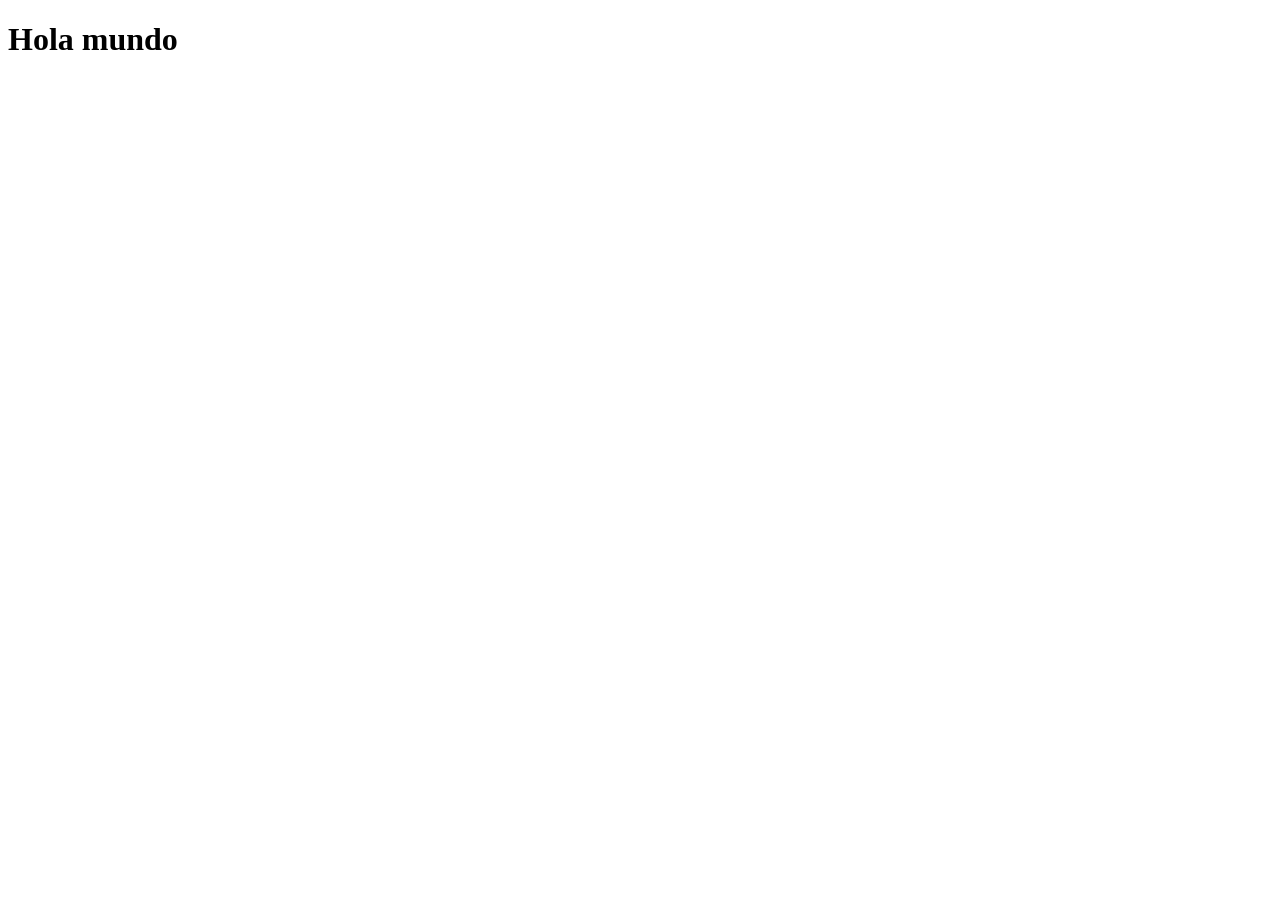
==== index.html @ c89a68a8 "Configurando" ====
<!DOCTYPE html>
<html lang="en">

<head>
    <meta charset="UTF-8">
    <meta name="viewport" content="width=device-width, initial-scale=1.0">
    <title>Document</title>
</head>

<body>
    <h1>Hola mundo</h1>
</body>

</html>
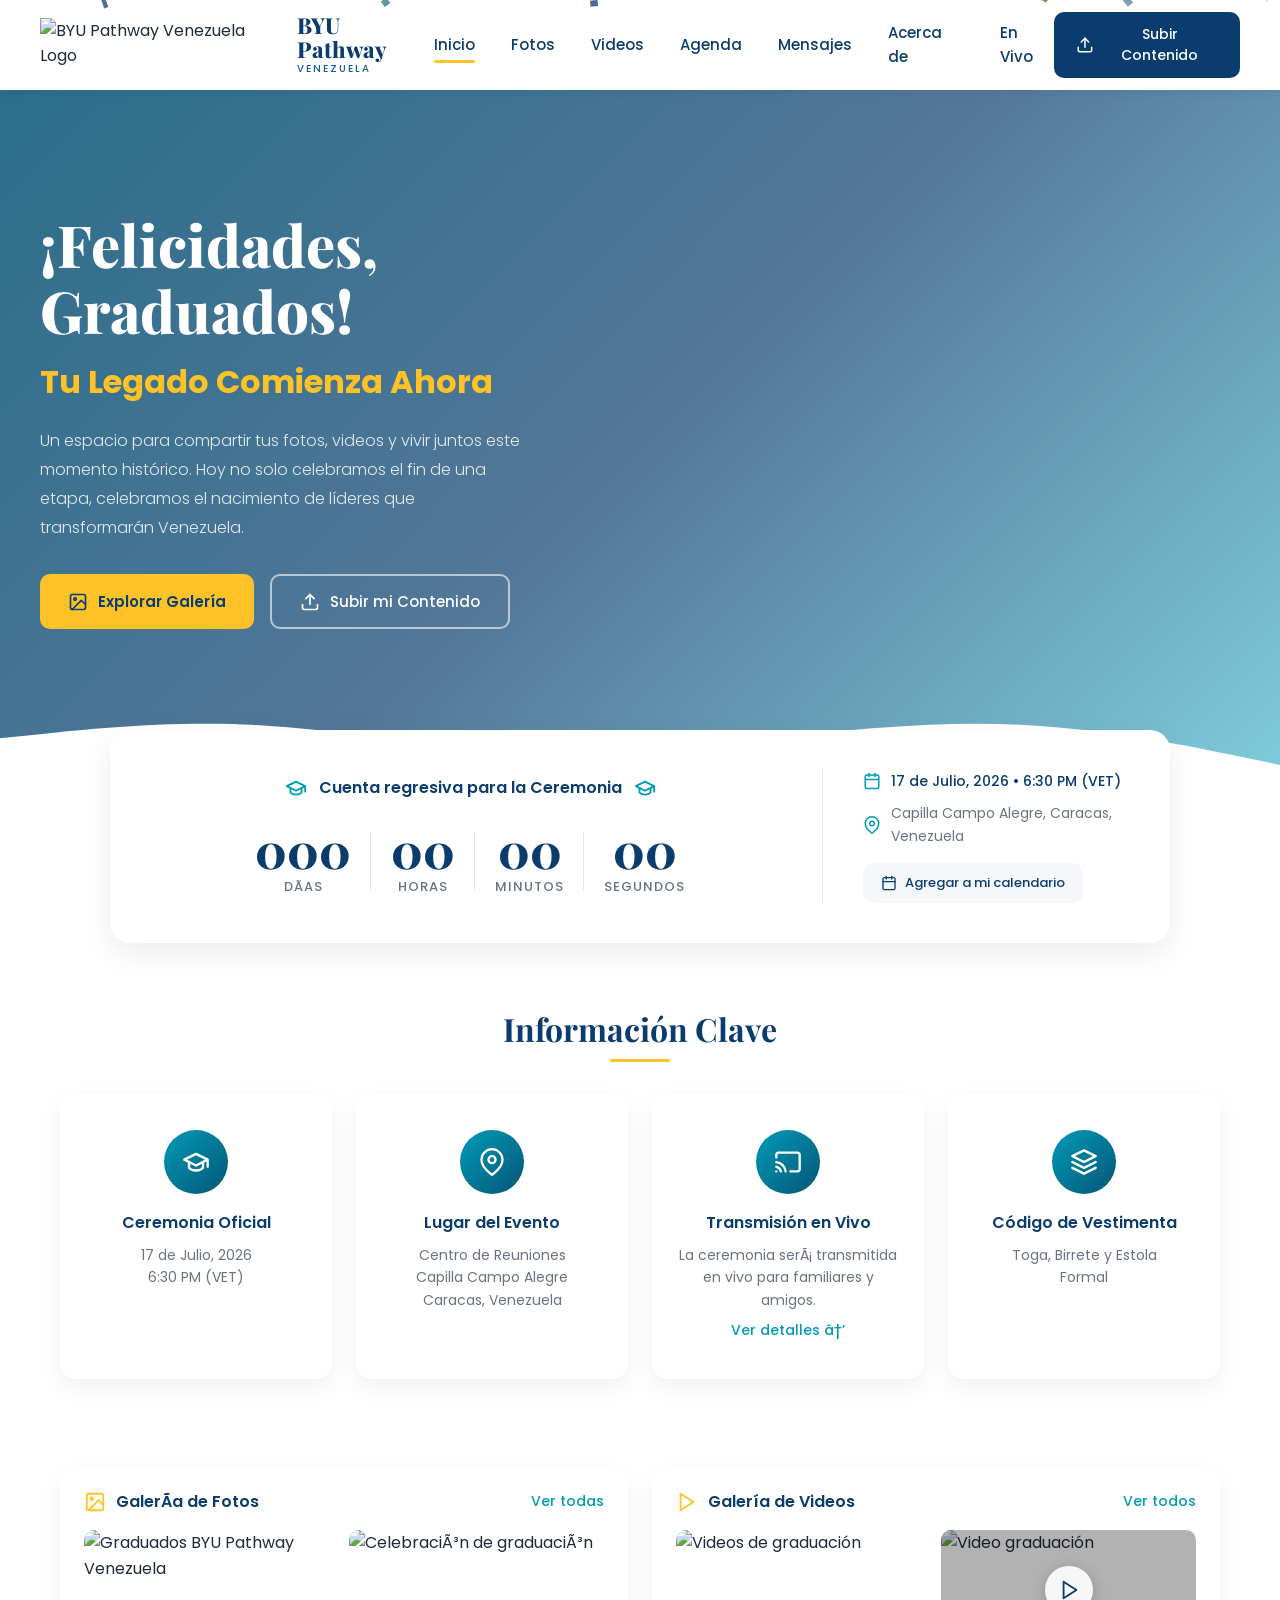
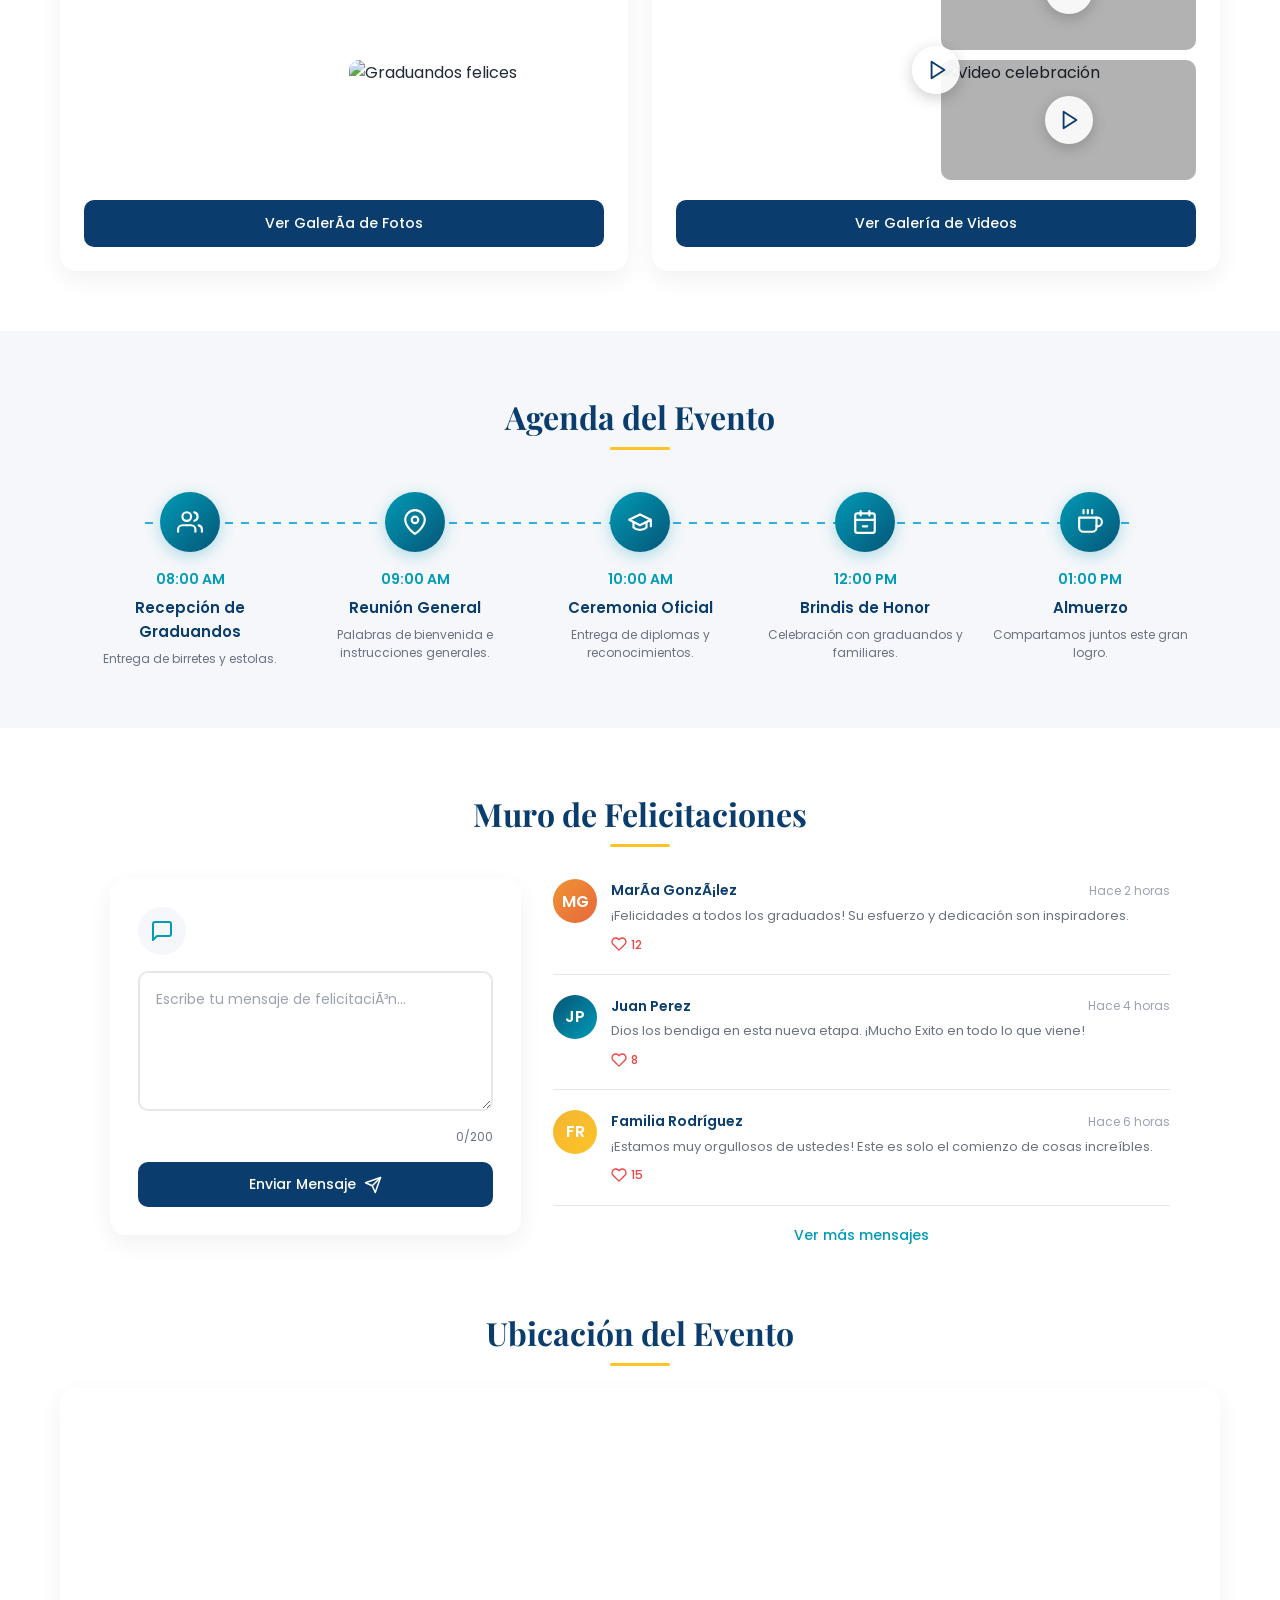
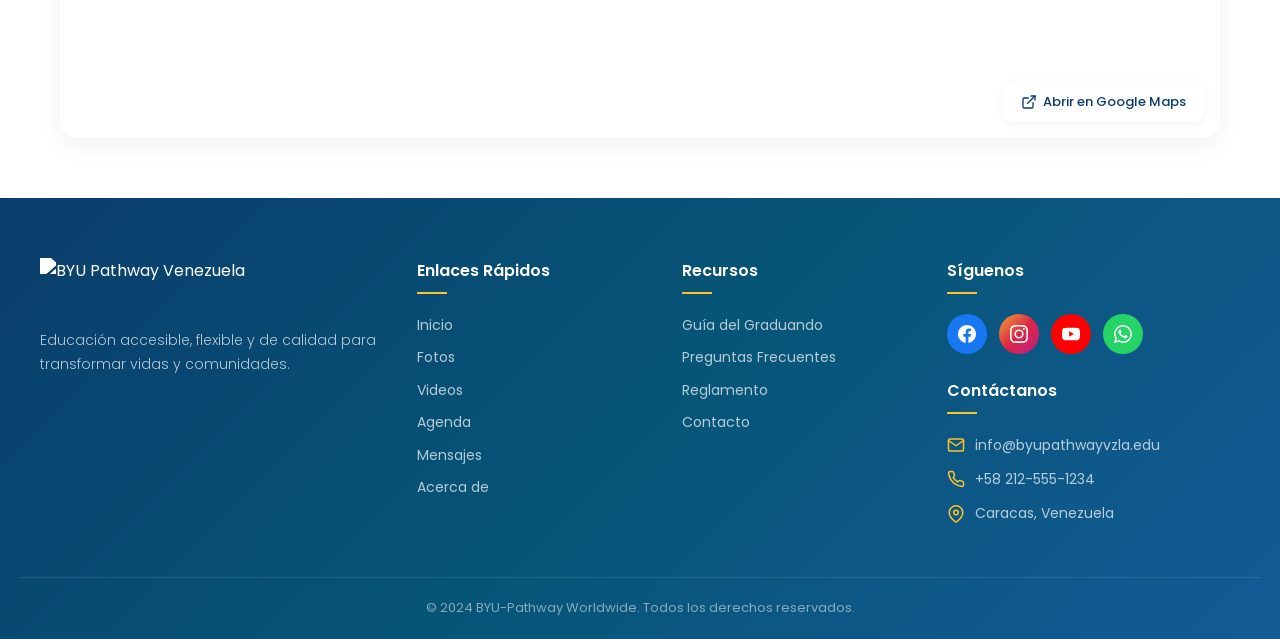
==== commit e7b46e80: "Primer codigo Index.html" ====
--- a/index.html
+++ b/index.html
@@ -1,14 +1,661 @@
-<!DOCTYPE html>
-<html lang="en">
+﻿<!DOCTYPE html>
+<html lang="es">
 
 <head>
     <meta charset="UTF-8">
     <meta name="viewport" content="width=device-width, initial-scale=1.0">
-    <title>Document</title>
+    <title>BYU Pathway Venezuela - Ceremonia de GraduaciÃ³n 2026</title>
+    <link rel="icon" type="image/png"
+        href="https://image.qwenlm.ai/public_source/a85a12c5-9bc8-464e-b3b9-e0706b7b3375/1ebd44c82-5aa2-447b-991b-e279f73f6a99.png">
+    <link rel="preconnect" href="https://fonts.googleapis.com">
+    <link rel="preconnect" href="https://fonts.gstatic.com" crossorigin>
+    <link
+        href="https://fonts.googleapis.com/css2?family=Playfair+Display:wght@400;600;700;800&family=Poppins:wght@300;400;500;600;700&family=Roboto+Slab:wght@400;500;600;700&display=swap"
+        rel="stylesheet">
+    <link rel="stylesheet" href="styles/estilos.css">
 </head>
 
 <body>
-    <h1>Hola mundo</h1>
+
+    <!-- PRELOADER -->
+    <div class="preloader" id="preloader">
+        <div class="preloader-cap">
+            <svg viewBox="0 0 120 120" fill="none" xmlns="http://www.w3.org/2000/svg">
+                <path d="M60 15L15 35L60 55L105 35L60 15Z" fill="#0A3D6D" stroke="#0A3D6D" stroke-width="2" />
+                <path d="M25 40L60 58L95 40L95 75C95 85 80 95 60 100C40 95 25 85 25 75V40Z" fill="#065577" />
+                <rect x="55" y="35" width="10" height="12" rx="2" fill="#ffc328" />
+                <path d="M65 47L65 90" stroke="#ffc328" stroke-width="3" />
+                <circle cx="65" cy="92" r="6" fill="#ffc328" />
+                <path d="M60 45L60 60" stroke="#F2B632" stroke-width="4" stroke-linecap="round" />
+                <path d="M60 60C60 70 55 80 50 85" stroke="#F2B632" stroke-width="4" stroke-linecap="round" />
+            </svg>
+        </div>
+        <div class="preloader-text">Cargando</div>
+        <div class="preloader-dots">
+            <div class="preloader-dot"></div>
+            <div class="preloader-dot"></div>
+            <div class="preloader-dot"></div>
+        </div>
+    </div>
+
+    <!-- CONFETTI CANVAS -->
+    <canvas id="confettiCanvas"></canvas>
+
+    <!-- HEADER -->
+    <header class="header" id="header">
+        <div class="header-inner">
+            <a href="index.html" class="header-logo">
+                <img src="https://image.qwenlm.ai/public_source/a85a12c5-9bc8-464e-b3b9-e0706b7b3375/1ebd44c82-5aa2-447b-991b-e279f73f6a99.png"
+                    alt="BYU Pathway Venezuela Logo">
+                <div class="header-logo-text">
+                    <span>BYU Pathway</span>
+                    <span>Venezuela</span>
+                </div>
+            </a>
+            <nav class="header-nav" id="headerNav">
+                <a href="index.html" class="active">Inicio</a>
+                <a href="fotos.html">Fotos</a>
+                <a href="videos.html">Videos</a>
+                <a href="agenda.html">Agenda</a>
+                <a href="mensajes.html">Mensajes</a>
+                <a href="info.html">Acerca de</a>
+                <a href="#" class="live-link">En Vivo</a>
+            </nav>
+            <button class="header-cta" id="headerCta">
+                <svg viewBox="0 0 24 24" fill="none" stroke="currentColor" stroke-width="2" stroke-linecap="round"
+                    stroke-linejoin="round">
+                    <path d="M21 15v4a2 2 0 0 1-2 2H5a2 2 0 0 1-2-2v-4" />
+                    <polyline points="17 8 12 3 7 8" />
+                    <line x1="12" y1="3" x2="12" y2="15" />
+                </svg>
+                Subir Contenido
+            </button>
+            <div class="mobile-toggle" id="mobileToggle">
+                <span></span>
+                <span></span>
+                <span></span>
+            </div>
+        </div>
+    </header>
+
+    <!-- MOBILE NAV -->
+    <nav class="mobile-nav" id="mobileNav">
+        <a href="index.html" class="active">Inicio</a>
+        <a href="fotos.html">Fotos</a>
+        <a href="videos.html">Videos</a>
+        <a href="agenda.html">Agenda</a>
+        <a href="mensajes.html">Mensajes</a>
+        <a href="info.html">Acerca de</a>
+        <a href="#">En Vivo</a>
+        <a href="#" style="background: var(--blue-dark); color: white; text-align: center; margin-top: 10px;">
+            Subir Contenido â†‘
+        </a>
+    </nav>
+
+    <!-- HERO SECTION -->
+    <section class="hero" id="hero">
+        <div class="hero-bg"></div>
+        <div class="hero-overlay"></div>
+        <div class="hero-content">
+            <div class="hero-text">
+                <h1 class="hero-title">¡Felicidades,<br>Graduados!</h1>
+                <h2 class="hero-subtitle">Tu Legado Comienza Ahora</h2>
+                <p class="hero-description">
+                    Un espacio para compartir tus fotos, videos y vivir juntos este momento histórico. Hoy no solo
+                    celebramos el fin de una etapa, celebramos el nacimiento de líderes que transformarán Venezuela.
+                </p>
+                <div class="hero-buttons">
+                    <a href="fotos.html" class="btn-primary">
+                        <svg viewBox="0 0 24 24" fill="none" stroke="currentColor" stroke-width="2"
+                            stroke-linecap="round" stroke-linejoin="round">
+                            <rect x="3" y="3" width="18" height="18" rx="2" ry="2" />
+                            <circle cx="8.5" cy="8.5" r="1.5" />
+                            <polyline points="21 15 16 10 5 21" />
+                        </svg>
+                        Explorar Galería
+                    </a>
+                    <button class="btn-secondary">
+                        <svg viewBox="0 0 24 24" fill="none" stroke="currentColor" stroke-width="2"
+                            stroke-linecap="round" stroke-linejoin="round">
+                            <path d="M21 15v4a2 2 0 0 1-2 2H5a2 2 0 0 1-2-2v-4" />
+                            <polyline points="17 8 12 3 7 8" />
+                            <line x1="12" y1="3" x2="12" y2="15" />
+                        </svg>
+                        Subir mi Contenido
+                    </button>
+                </div>
+            </div>
+        </div>
+        <div class="hero-wave">
+            <svg viewBox="0 0 1440 120" fill="none" xmlns="http://www.w3.org/2000/svg" preserveAspectRatio="none">
+                <path
+                    d="M0 60L48 55C96 50 192 40 288 45C384 50 480 70 576 75C672 80 768 70 864 60C960 50 1056 40 1152 45C1248 50 1344 70 1392 80L1440 90V120H1392C1344 120 1248 120 1152 120C1056 120 960 120 864 120C768 120 672 120 576 120C480 120 384 120 288 120C192 120 96 120 48 120H0V60Z"
+                    fill="white" />
+                <path
+                    d="M0 80L48 75C96 70 192 60 288 65C384 70 480 90 576 95C672 100 768 90 864 80C960 70 1056 60 1152 65C1248 70 1344 90 1392 100L1440 110V120H1392C1344 120 1248 120 1152 120C1056 120 960 120 864 120C768 120 672 120 576 120C480 120 384 120 288 120C192 120 96 120 48 120H0V80Z"
+                    fill="white" opacity="0.5" />
+            </svg>
+        </div>
+    </section>
+
+    <!-- COUNTDOWN SECTION -->
+    <section class="countdown-section fade-in">
+        <div class="countdown-card">
+            <div class="countdown-left">
+                <div class="countdown-title">
+                    <svg viewBox="0 0 24 24" fill="none" stroke="currentColor" stroke-width="2" stroke-linecap="round"
+                        stroke-linejoin="round">
+                        <path d="M22 10v6M2 10l10-5 10 5-10 5z" />
+                        <path d="M6 12v5c3 3 9 3 12 0v-5" />
+                    </svg>
+                    Cuenta regresiva para la Ceremonia
+                    <svg viewBox="0 0 24 24" fill="none" stroke="currentColor" stroke-width="2" stroke-linecap="round"
+                        stroke-linejoin="round">
+                        <path d="M22 10v6M2 10l10-5 10 5-10 5z" />
+                        <path d="M6 12v5c3 3 9 3 12 0v-5" />
+                    </svg>
+                </div>
+                <div class="countdown-timer" id="countdownTimer">
+                    <div class="countdown-item">
+                        <span class="countdown-number" id="countDays">000</span>
+                        <span class="countdown-label">DÃ­as</span>
+                    </div>
+                    <div class="countdown-item">
+                        <span class="countdown-number" id="countHours">00</span>
+                        <span class="countdown-label">Horas</span>
+                    </div>
+                    <div class="countdown-item">
+                        <span class="countdown-number" id="countMinutes">00</span>
+                        <span class="countdown-label">Minutos</span>
+                    </div>
+                    <div class="countdown-item">
+                        <span class="countdown-number" id="countSeconds">00</span>
+                        <span class="countdown-label">Segundos</span>
+                    </div>
+                </div>
+            </div>
+            <div class="countdown-right">
+                <div class="countdown-event-date">
+                    <svg viewBox="0 0 24 24" fill="none" stroke="currentColor" stroke-width="2" stroke-linecap="round"
+                        stroke-linejoin="round">
+                        <rect x="3" y="4" width="18" height="18" rx="2" ry="2" />
+                        <line x1="16" y1="2" x2="16" y2="6" />
+                        <line x1="8" y1="2" x2="8" y2="6" />
+                        <line x1="3" y1="10" x2="21" y2="10" />
+                    </svg>
+                    <span>17 de Julio, 2026 &bull; 6:30 PM (VET)</span>
+                </div>
+                <div class="countdown-event-location">
+                    <svg viewBox="0 0 24 24" fill="none" stroke="currentColor" stroke-width="2" stroke-linecap="round"
+                        stroke-linejoin="round">
+                        <path d="M21 10c0 7-9 13-9 13s-9-6-9-13a9 9 0 0 1 18 0z" />
+                        <circle cx="12" cy="10" r="3" />
+                    </svg>
+                    <span>Capilla Campo Alegre, Caracas, Venezuela</span>
+                </div>
+                <button class="btn-calendar">
+                    <svg viewBox="0 0 24 24" fill="none" stroke="currentColor" stroke-width="2" stroke-linecap="round"
+                        stroke-linejoin="round">
+                        <rect x="3" y="4" width="18" height="18" rx="2" ry="2" />
+                        <line x1="16" y1="2" x2="16" y2="6" />
+                        <line x1="8" y1="2" x2="8" y2="6" />
+                        <line x1="3" y1="10" x2="21" y2="10" />
+                    </svg>
+                    Agregar a mi calendario
+                </button>
+            </div>
+        </div>
+    </section>
+
+    <!-- INFO CARDS SECTION -->
+    <section class="info-section">
+        <div class="section-title fade-in">
+            <h2>Información Clave</h2>
+        </div>
+        <div class="info-grid">
+            <div class="info-card fade-in" style="transition-delay: 0.1s;">
+                <div class="info-card-icon">
+                    <svg viewBox="0 0 24 24" fill="none" stroke="currentColor" stroke-width="2" stroke-linecap="round"
+                        stroke-linejoin="round">
+                        <path d="M22 10v6M2 10l10-5 10 5-10 5z" />
+                        <path d="M6 12v5c3 3 9 3 12 0v-5" />
+                    </svg>
+                </div>
+                <h3>Ceremonia Oficial</h3>
+                <p>17 de Julio, 2026<br>6:30 PM (VET)</p>
+            </div>
+            <div class="info-card fade-in" style="transition-delay: 0.2s;">
+                <div class="info-card-icon">
+                    <svg viewBox="0 0 24 24" fill="none" stroke="currentColor" stroke-width="2" stroke-linecap="round"
+                        stroke-linejoin="round">
+                        <path d="M21 10c0 7-9 13-9 13s-9-6-9-13a9 9 0 0 1 18 0z" />
+                        <circle cx="12" cy="10" r="3" />
+                    </svg>
+                </div>
+                <h3>Lugar del Evento</h3>
+                <p>Centro de Reuniones<br>Capilla Campo Alegre<br>Caracas, Venezuela</p>
+            </div>
+            <div class="info-card fade-in" style="transition-delay: 0.3s;">
+                <div class="info-card-icon">
+                    <svg viewBox="0 0 24 24" fill="none" stroke="currentColor" stroke-width="2" stroke-linecap="round"
+                        stroke-linejoin="round">
+                        <path
+                            d="M2 16.1A5 5 0 0 1 5.9 20M2 12.05A9 9 0 0 1 9.95 20M2 8V6a2 2 0 0 1 2-2h16a2 2 0 0 1 2 2v12a2 2 0 0 1-2 2h-6" />
+                        <line x1="2" y1="20" x2="2" y2="20" />
+                    </svg>
+                </div>
+                <h3>Transmisión en Vivo</h3>
+                <p>La ceremonia serÃ¡ transmitida en vivo para familiares y amigos.</p>
+                <a href="#">Ver detalles â†’</a>
+            </div>
+            <div class="info-card fade-in" style="transition-delay: 0.4s;">
+                <div class="info-card-icon">
+                    <svg viewBox="0 0 24 24" fill="none" stroke="currentColor" stroke-width="2" stroke-linecap="round"
+                        stroke-linejoin="round">
+                        <path d="M12 2L2 7l10 5 10-5-10-5z" />
+                        <path d="M2 17l10 5 10-5" />
+                        <path d="M2 12l10 5 10-5" />
+                    </svg>
+                </div>
+                <h3>Código de Vestimenta</h3>
+                <p>Toga, Birrete y Estola<br>Formal</p>
+            </div>
+        </div>
+    </section>
+
+    <!-- GALLERY SECTION -->
+    <section class="gallery-section">
+        <div class="gallery-grid">
+            <!-- Photos Gallery -->
+            <div class="gallery-card fade-in-left">
+                <div class="gallery-card-header">
+                    <div class="gallery-card-title">
+                        <svg viewBox="0 0 24 24" fill="none" stroke="currentColor" stroke-width="2"
+                            stroke-linecap="round" stroke-linejoin="round">
+                            <rect x="3" y="3" width="18" height="18" rx="2" ry="2" />
+                            <circle cx="8.5" cy="8.5" r="1.5" />
+                            <polyline points="21 15 16 10 5 21" />
+                        </svg>
+                        GalerÃ­a de Fotos
+                    </div>
+                    <a href="fotos.html" class="gallery-card-link">Ver todas</a>
+                </div>
+                <div class="gallery-images">
+                    <div class="gallery-img-large">
+                        <img src="https://image.qwenlm.ai/public_source/a85a12c5-9bc8-464e-b3b9-e0706b7b3375/197df3c80-e4dc-4653-9eec-d859895e9a44.png"
+                            alt="Graduados BYU Pathway Venezuela" loading="lazy">
+                    </div>
+                    <div class="gallery-img-small">
+                        <img src="https://image.qwenlm.ai/public_source/a85a12c5-9bc8-464e-b3b9-e0706b7b3375/197df3c80-e4dc-4653-9eec-d859895e9a44.png"
+                            alt="CelebraciÃ³n de graduaciÃ³n" loading="lazy" style="object-position: top;">
+                    </div>
+                    <div class="gallery-img-small">
+                        <img src="https://image.qwenlm.ai/public_source/a85a12c5-9bc8-464e-b3b9-e0706b7b3375/197df3c80-e4dc-4653-9eec-d859895e9a44.png"
+                            alt="Graduandos felices" loading="lazy" style="object-position: center;">
+                    </div>
+                </div>
+                <div class="gallery-card-footer">
+                    <a href="fotos.html" class="btn-gallery">Ver GalerÃ­a de Fotos</a>
+                </div>
+            </div>
+
+            <!-- Videos Gallery -->
+            <div class="gallery-card fade-in-right">
+                <div class="gallery-card-header">
+                    <div class="gallery-card-title">
+                        <svg viewBox="0 0 24 24" fill="none" stroke="currentColor" stroke-width="2"
+                            stroke-linecap="round" stroke-linejoin="round">
+                            <polygon points="5 3 19 12 5 21 5 3" />
+                        </svg>
+                        Galería de Videos
+                    </div>
+                    <a href="videos.html" class="gallery-card-link">Ver todos</a>
+                </div>
+                <div class="gallery-images">
+                    <div class="gallery-img-large">
+                        <img src="https://image.qwenlm.ai/public_source/a85a12c5-9bc8-464e-b3b9-e0706b7b3375/114de41ed-79e3-48db-bd52-035b04a26fd9.png"
+                            alt="Videos de graduación" loading="lazy">
+                        <div class="video-play-icon"
+                            style="position:absolute; top:50%; left:50%; transform:translate(-50%,-50%); width:48px; height:48px; background:rgba(255,255,255,0.9); border-radius:50%; display:flex; align-items:center; justify-content:center; box-shadow:0 4px 15px rgba(0,0,0,0.2); z-index:2;">
+                            <svg viewBox="0 0 24 24" fill="none" stroke="#0A3D6D" stroke-width="2"
+                                stroke-linecap="round" stroke-linejoin="round"
+                                style="width:22px; height:22px; margin-left:3px;">
+                                <polygon points="5 3 19 12 5 21 5 3" />
+                            </svg>
+                        </div>
+                    </div>
+                    <div class="gallery-img-small video-thumb">
+                        <img src="https://image.qwenlm.ai/public_source/a85a12c5-9bc8-464e-b3b9-e0706b7b3375/114de41ed-79e3-48db-bd52-035b04a26fd9.png"
+                            alt="Video graduación" loading="lazy" style="object-position: top;">
+                        <div class="video-play-icon">
+                            <svg viewBox="0 0 24 24" fill="none" stroke="currentColor" stroke-width="2"
+                                stroke-linecap="round" stroke-linejoin="round">
+                                <polygon points="5 3 19 12 5 21 5 3" />
+                            </svg>
+                        </div>
+                    </div>
+                    <div class="gallery-img-small video-thumb">
+                        <img src="https://image.qwenlm.ai/public_source/a85a12c5-9bc8-464e-b3b9-e0706b7b3375/114de41ed-79e3-48db-bd52-035b04a26fd9.png"
+                            alt="Video celebración" loading="lazy" style="object-position: center;">
+                        <div class="video-play-icon">
+                            <svg viewBox="0 0 24 24" fill="none" stroke="currentColor" stroke-width="2"
+                                stroke-linecap="round" stroke-linejoin="round">
+                                <polygon points="5 3 19 12 5 21 5 3" />
+                            </svg>
+                        </div>
+                    </div>
+                </div>
+                <div class="gallery-card-footer">
+                    <a href="videos.html" class="btn-gallery">Ver Galería de Videos</a>
+                </div>
+            </div>
+        </div>
+    </section>
+
+    <!-- AGENDA SECTION -->
+    <section class="agenda-section">
+        <div class="section-title fade-in">
+            <h2>Agenda del Evento</h2>
+        </div>
+        <div class="timeline-container">
+            <div class="timeline-line"></div>
+            <div class="timeline-items">
+                <div class="timeline-item fade-in" style="transition-delay: 0.1s;">
+                    <div class="timeline-node">
+                        <svg viewBox="0 0 24 24" fill="none" stroke="currentColor" stroke-width="2"
+                            stroke-linecap="round" stroke-linejoin="round">
+                            <path d="M17 21v-2a4 4 0 0 0-4-4H5a4 4 0 0 0-4 4v2" />
+                            <circle cx="9" cy="7" r="4" />
+                            <path d="M23 21v-2a4 4 0 0 0-3-3.87" />
+                            <path d="M16 3.13a4 4 0 0 1 0 7.75" />
+                        </svg>
+                    </div>
+                    <div class="timeline-content-wrap">
+                        <div class="timeline-time">08:00 AM</div>
+                        <div class="timeline-title">Recepción de Graduandos</div>
+                        <div class="timeline-desc">Entrega de birretes y estolas.</div>
+                    </div>
+                </div>
+                <div class="timeline-item fade-in" style="transition-delay: 0.2s;">
+                    <div class="timeline-node">
+                        <svg viewBox="0 0 24 24" fill="none" stroke="currentColor" stroke-width="2"
+                            stroke-linecap="round" stroke-linejoin="round">
+                            <path d="M21 10c0 7-9 13-9 13s-9-6-9-13a9 9 0 0 1 18 0z" />
+                            <circle cx="12" cy="10" r="3" />
+                        </svg>
+                    </div>
+                    <div class="timeline-content-wrap">
+                        <div class="timeline-time">09:00 AM</div>
+                        <div class="timeline-title">Reunión General</div>
+                        <div class="timeline-desc">Palabras de bienvenida e instrucciones generales.</div>
+                    </div>
+                </div>
+                <div class="timeline-item fade-in" style="transition-delay: 0.3s;">
+                    <div class="timeline-node">
+                        <svg viewBox="0 0 24 24" fill="none" stroke="currentColor" stroke-width="2"
+                            stroke-linecap="round" stroke-linejoin="round">
+                            <path d="M22 10v6M2 10l10-5 10 5-10 5z" />
+                            <path d="M6 12v5c3 3 9 3 12 0v-5" />
+                        </svg>
+                    </div>
+                    <div class="timeline-content-wrap">
+                        <div class="timeline-time">10:00 AM</div>
+                        <div class="timeline-title">Ceremonia Oficial</div>
+                        <div class="timeline-desc">Entrega de diplomas y reconocimientos.</div>
+                    </div>
+                </div>
+                <div class="timeline-item fade-in" style="transition-delay: 0.4s;">
+                    <div class="timeline-node">
+                        <svg viewBox="0 0 24 24" fill="none" stroke="currentColor" stroke-width="2"
+                            stroke-linecap="round" stroke-linejoin="round">
+                            <path d="M8 2v4" />
+                            <path d="M16 2v4" />
+                            <rect x="3" y="4" width="18" height="18" rx="2" />
+                            <path d="M3 10h18" />
+                            <path d="M10 16h4" />
+                        </svg>
+                    </div>
+                    <div class="timeline-content-wrap">
+                        <div class="timeline-time">12:00 PM</div>
+                        <div class="timeline-title">Brindis de Honor</div>
+                        <div class="timeline-desc">Celebración con graduandos y familiares.</div>
+                    </div>
+                </div>
+                <div class="timeline-item fade-in" style="transition-delay: 0.5s;">
+                    <div class="timeline-node">
+                        <svg viewBox="0 0 24 24" fill="none" stroke="currentColor" stroke-width="2"
+                            stroke-linecap="round" stroke-linejoin="round">
+                            <path d="M18 8h1a4 4 0 0 1 0 8h-1" />
+                            <path d="M2 8h16v9a4 4 0 0 1-4 4H6a4 4 0 0 1-4-4V8z" />
+                            <line x1="6" y1="1" x2="6" y2="4" />
+                            <line x1="10" y1="1" x2="10" y2="4" />
+                            <line x1="14" y1="1" x2="14" y2="4" />
+                        </svg>
+                    </div>
+                    <div class="timeline-content-wrap">
+                        <div class="timeline-time">01:00 PM</div>
+                        <div class="timeline-title">Almuerzo</div>
+                        <div class="timeline-desc">Compartamos juntos este gran logro.</div>
+                    </div>
+                </div>
+            </div>
+        </div>
+    </section>
+
+    <!-- MESSAGES WALL SECTION -->
+    <section class="messages-section">
+        <div class="section-title fade-in">
+            <h2>Muro de Felicitaciones</h2>
+        </div>
+        <div class="messages-layout">
+            <!-- Message Form -->
+            <div class="message-form-card fade-in-left">
+                <div class="message-form-icon">
+                    <svg viewBox="0 0 24 24" fill="none" stroke="currentColor" stroke-width="2" stroke-linecap="round"
+                        stroke-linejoin="round">
+                        <path d="M21 15a2 2 0 0 1-2 2H7l-4 4V5a2 2 0 0 1 2-2h14a2 2 0 0 1 2 2z" />
+                    </svg>
+                </div>
+                <textarea class="message-textarea" id="messageTextarea"
+                    placeholder="Escribe tu mensaje de felicitaciÃ³n..." maxlength="200"></textarea>
+                <div class="message-counter"><span id="charCount">0</span>/200</div>
+                <button class="btn-send-message" id="btnSendMessage">
+                    Enviar Mensaje
+                    <svg viewBox="0 0 24 24" fill="none" stroke="currentColor" stroke-width="2" stroke-linecap="round"
+                        stroke-linejoin="round">
+                        <line x1="22" y1="2" x2="11" y2="13" />
+                        <polygon points="22 2 15 22 11 13 2 9 22 2" />
+                    </svg>
+                </button>
+            </div>
+
+            <!-- Messages List -->
+            <div class="messages-list fade-in-right">
+                <div class="message-item">
+                    <div class="message-avatar" style="background: linear-gradient(135deg, #f09433, #e6683c);">MG</div>
+                    <div class="message-content">
+                        <div class="message-header">
+                            <span class="message-name">MarÃ­a GonzÃ¡lez</span>
+                            <span class="message-time">Hace 2 horas</span>
+                        </div>
+                        <p class="message-text">¡Felicidades a todos los graduados! Su esfuerzo y dedicación son
+                            inspiradores.</p>
+                        <div class="message-likes" data-liked="false" data-count="12">
+                            <svg viewBox="0 0 24 24" fill="none" stroke="currentColor" stroke-width="2"
+                                stroke-linecap="round" stroke-linejoin="round">
+                                <path
+                                    d="M20.84 4.61a5.5 5.5 0 0 0-7.78 0L12 5.67l-1.06-1.06a5.5 5.5 0 0 0-7.78 7.78l1.06 1.06L12 21.23l7.78-7.78 1.06-1.06a5.5 5.5 0 0 0 0-7.78z" />
+                            </svg>
+                            <span class="likes-count">12</span>
+                        </div>
+                    </div>
+                </div>
+                <div class="message-item">
+                    <div class="message-avatar" style="background: linear-gradient(135deg, #065577, #009bb6);">JP</div>
+                    <div class="message-content">
+                        <div class="message-header">
+                            <span class="message-name">Juan Perez</span>
+                            <span class="message-time">Hace 4 horas</span>
+                        </div>
+                        <p class="message-text">Dios los bendiga en esta nueva etapa. ¡Mucho Exito en todo lo que
+                            viene!
+                        </p>
+                        <div class="message-likes" data-liked="false" data-count="8">
+                            <svg viewBox="0 0 24 24" fill="none" stroke="currentColor" stroke-width="2"
+                                stroke-linecap="round" stroke-linejoin="round">
+                                <path
+                                    d="M20.84 4.61a5.5 5.5 0 0 0-7.78 0L12 5.67l-1.06-1.06a5.5 5.5 0 0 0-7.78 7.78l1.06 1.06L12 21.23l7.78-7.78 1.06-1.06a5.5 5.5 0 0 0 0-7.78z" />
+                            </svg>
+                            <span class="likes-count">8</span>
+                        </div>
+                    </div>
+                </div>
+                <div class="message-item">
+                    <div class="message-avatar" style="background: linear-gradient(135deg, #F2B632, #ffc328);">FR</div>
+                    <div class="message-content">
+                        <div class="message-header">
+                            <span class="message-name">Familia Rodríguez</span>
+                            <span class="message-time">Hace 6 horas</span>
+                        </div>
+                        <p class="message-text">¡Estamos muy orgullosos de ustedes! Este es solo el comienzo de cosas
+                            increíbles. </p>
+                        <div class="message-likes" data-liked="false" data-count="15">
+                            <svg viewBox="0 0 24 24" fill="none" stroke="currentColor" stroke-width="2"
+                                stroke-linecap="round" stroke-linejoin="round">
+                                <path
+                                    d="M20.84 4.61a5.5 5.5 0 0 0-7.78 0L12 5.67l-1.06-1.06a5.5 5.5 0 0 0-7.78 7.78l1.06 1.06L12 21.23l7.78-7.78 1.06-1.06a5.5 5.5 0 0 0 0-7.78z" />
+                            </svg>
+                            <span class="likes-count">15</span>
+                        </div>
+                    </div>
+                </div>
+                <div class="messages-view-more">
+                    <a href="mensajes.html">Ver más mensajes</a>
+                </div>
+            </div>
+        </div>
+    </section>
+
+    <!-- GOOGLE MAPS SECTION -->
+    <section class="map-section fade-in">
+        <div class="section-title">
+            <h2>Ubicación del Evento</h2>
+        </div>
+        <div class="map-container">
+            <iframe
+                src="https://www.google.com/maps/embed?pb=!1m18!1m12!1m3!1d3923.2!2d-66.9036!3d10.506!2m3!1f0!2f0!3f0!3m2!1i1024!2i768!4f13.1!3m3!1m2!1s0x8c2a58f40c7a0001%3A0x4c0a0b0c0d0e0f00!2sCampo+Alegre%2C+Caracas!5e0!3m2!1ses!2sve!4v1700000000000!5m2!1ses!2sve"
+                allowfullscreen="" loading="lazy" referrerpolicy="no-referrer-when-downgrade"
+                title="Ubicación de la Ceremonia de Graduación - Capilla Campo Alegre, Caracas">
+            </iframe>
+            <a href="https://www.google.com/maps/search/Capilla+Campo+Alegre+Caracas+Venezuela" target="_blank"
+                rel="noopener noreferrer" class="map-overlay-link">
+                <svg viewBox="0 0 24 24" fill="none" stroke="currentColor" stroke-width="2" stroke-linecap="round"
+                    stroke-linejoin="round">
+                    <path d="M18 13v6a2 2 0 0 1-2 2H5a2 2 0 0 1-2-2V8a2 2 0 0 1 2-2h6" />
+                    <polyline points="15 3 21 3 21 9" />
+                    <line x1="10" y1="14" x2="21" y2="3" />
+                </svg>
+                Abrir en Google Maps
+            </a>
+        </div>
+    </section>
+
+    <!-- FOOTER -->
+    <footer class="footer">
+        <div class="footer-inner">
+            <!-- Column 1: Branding -->
+            <div class="footer-branding">
+                <img src="https://image.qwenlm.ai/public_source/a85a12c5-9bc8-464e-b3b9-e0706b7b3375/1ebd44c82-5aa2-447b-991b-e279f73f6a99.png"
+                    alt="BYU Pathway Venezuela">
+                <p>Educación accesible, flexible y de calidad para transformar vidas y comunidades.</p>
+            </div>
+
+            <!-- Column 2: Quick Links -->
+            <div class="footer-col">
+                <h4>Enlaces Rápidos</h4>
+                <ul>
+                    <li><a href="index.html">Inicio</a></li>
+                    <li><a href="fotos.html">Fotos</a></li>
+                    <li><a href="videos.html">Videos</a></li>
+                    <li><a href="agenda.html">Agenda</a></li>
+                    <li><a href="mensajes.html">Mensajes</a></li>
+                    <li><a href="info.html">Acerca de</a></li>
+                </ul>
+            </div>
+
+            <!-- Column 3: Resources -->
+            <div class="footer-col">
+                <h4>Recursos</h4>
+                <ul>
+                    <li><a href="#">Guía del Graduando</a></li>
+                    <li><a href="#">Preguntas Frecuentes</a></li>
+                    <li><a href="#">Reglamento</a></li>
+                    <li><a href="#">Contacto</a></li>
+                </ul>
+            </div>
+
+            <!-- Column 4: Social + Contact -->
+            <div class="footer-col">
+                <h4>Síguenos</h4>
+                <div class="footer-social">
+                    <a href="#" class="fb" aria-label="Facebook">
+                        <svg viewBox="0 0 24 24" fill="currentColor">
+                            <path
+                                d="M24 12.073c0-6.627-5.373-12-12-12s-12 5.373-12 12c0 5.99 4.388 10.954 10.125 11.854v-8.385H7.078v-3.47h3.047V9.43c0-3.007 1.792-4.669 4.533-4.669 1.312 0 2.686.235 2.686.235v2.953H15.83c-1.491 0-1.956.925-1.956 1.874v2.25h3.328l-.532 3.47h-2.796v8.385C19.612 23.027 24 18.062 24 12.073z" />
+                        </svg>
+                    </a>
+                    <a href="#" class="ig" aria-label="Instagram">
+                        <svg viewBox="0 0 24 24" fill="currentColor">
+                            <path
+                                d="M12 2.163c3.204 0 3.584.012 4.85.07 3.252.148 4.771 1.691 4.919 4.919.058 1.265.069 1.645.069 4.849 0 3.205-.012 3.584-.069 4.849-.149 3.225-1.664 4.771-4.919 4.919-1.266.058-1.644.07-4.85.07-3.204 0-3.584-.012-4.849-.07-3.26-.149-4.771-1.699-4.919-4.92-.058-1.265-.07-1.644-.07-4.849 0-3.204.013-3.583.07-4.849.149-3.227 1.664-4.771 4.919-4.919 1.266-.057 1.645-.069 4.849-.069zM12 0C8.741 0 8.333.014 7.053.072 2.695.272.273 2.69.073 7.052.014 8.333 0 8.741 0 12c0 3.259.014 3.668.072 4.948.2 4.358 2.618 6.78 6.98 6.98C8.333 23.986 8.741 24 12 24c3.259 0 3.668-.014 4.948-.072 4.354-.2 6.782-2.618 6.979-6.98.059-1.28.073-1.689.073-4.948 0-3.259-.014-3.667-.072-4.947-.196-4.354-2.617-6.78-6.979-6.98C15.668.014 15.259 0 12 0zm0 5.838a6.162 6.162 0 100 12.324 6.162 6.162 0 000-12.324zM12 16a4 4 0 110-8 4 4 0 010 8zm6.406-11.845a1.44 1.44 0 100 2.881 1.44 1.44 0 000-2.881z" />
+                        </svg>
+                    </a>
+                    <a href="#" class="yt" aria-label="YouTube">
+                        <svg viewBox="0 0 24 24" fill="currentColor">
+                            <path
+                                d="M23.498 6.186a3.016 3.016 0 0 0-2.122-2.136C19.505 3.545 12 3.545 12 3.545s-7.505 0-9.377.505A3.017 3.017 0 0 0 .502 6.186C0 8.07 0 12 0 12s0 3.93.502 5.814a3.016 3.016 0 0 0 2.122 2.136c1.871.505 9.376.505 9.376.505s7.505 0 9.377-.505a3.015 3.015 0 0 0 2.122-2.136C24 15.93 24 12 24 12s0-3.93-.502-5.814zM9.545 15.568V8.432L15.818 12l-6.273 3.568z" />
+                        </svg>
+                    </a>
+                    <a href="#" class="wa" aria-label="WhatsApp">
+                        <svg viewBox="0 0 24 24" fill="currentColor">
+                            <path
+                                d="M17.472 14.382c-.297-.149-1.758-.867-2.03-.967-.273-.099-.471-.148-.67.15-.197.297-.767.966-.94 1.164-.173.199-.347.223-.644.075-.297-.15-1.255-.463-2.39-1.475-.883-.788-1.48-1.761-1.653-2.059-.173-.297-.018-.458.13-.606.134-.133.298-.347.446-.52.149-.174.198-.298.298-.497.099-.198.05-.371-.025-.52-.075-.149-.669-1.612-.916-2.207-.242-.579-.487-.5-.669-.51-.173-.008-.371-.01-.57-.01-.198 0-.52.074-.792.372-.272.297-1.04 1.016-1.04 2.479 0 1.462 1.065 2.875 1.213 3.074.149.198 2.096 3.2 5.077 4.487.709.306 1.262.489 1.694.625.712.227 1.36.195 1.871.118.571-.085 1.758-.719 2.006-1.413.248-.694.248-1.289.173-1.413-.074-.124-.272-.198-.57-.347m-5.421 7.403h-.004a9.87 9.87 0 01-5.031-1.378l-.361-.214-3.741.982.998-3.648-.235-.374a9.86 9.86 0 01-1.51-5.26c.001-5.45 4.436-9.884 9.888-9.884 2.64 0 5.122 1.03 6.988 2.898a9.825 9.825 0 012.893 6.994c-.003 5.45-4.437 9.884-9.885 9.884m8.413-18.297A11.815 11.815 0 0012.05 0C5.495 0 .16 5.335.157 11.892c0 2.096.547 4.142 1.588 5.945L.057 24l6.305-1.654a11.882 11.882 0 005.683 1.448h.005c6.554 0 11.89-5.335 11.893-11.893a11.821 11.821 0 00-3.48-8.413z" />
+                        </svg>
+                    </a>
+                </div>
+                <h4>Contáctanos</h4>
+                <div class="footer-contact-item">
+                    <svg viewBox="0 0 24 24" fill="none" stroke="currentColor" stroke-width="2" stroke-linecap="round"
+                        stroke-linejoin="round">
+                        <path d="M4 4h16c1.1 0 2 .9 2 2v12c0 1.1-.9 2-2 2H4c-1.1 0-2-.9-2-2V6c0-1.1.9-2 2-2z" />
+                        <polyline points="22,6 12,13 2,6" />
+                    </svg>
+                    <span>info@byupathwayvzla.edu</span>
+                </div>
+                <div class="footer-contact-item">
+                    <svg viewBox="0 0 24 24" fill="none" stroke="currentColor" stroke-width="2" stroke-linecap="round"
+                        stroke-linejoin="round">
+                        <path
+                            d="M22 16.92v3a2 2 0 0 1-2.18 2 19.79 19.79 0 0 1-8.63-3.07 19.5 19.5 0 0 1-6-6 19.79 19.79 0 0 1-3.07-8.67A2 2 0 0 1 4.11 2h3a2 2 0 0 1 2 1.72 12.84 12.84 0 0 0 .7 2.81 2 2 0 0 1-.45 2.11L8.09 9.91a16 16 0 0 0 6 6l1.27-1.27a2 2 0 0 1 2.11-.45 12.84 12.84 0 0 0 2.81.7A2 2 0 0 1 22 16.92z" />
+                    </svg>
+                    <span>+58 212-555-1234</span>
+                </div>
+                <div class="footer-contact-item">
+                    <svg viewBox="0 0 24 24" fill="none" stroke="currentColor" stroke-width="2" stroke-linecap="round"
+                        stroke-linejoin="round">
+                        <path d="M21 10c0 7-9 13-9 13s-9-6-9-13a9 9 0 0 1 18 0z" />
+                        <circle cx="12" cy="10" r="3" />
+                    </svg>
+                    <span>Caracas, Venezuela</span>
+                </div>
+            </div>
+        </div>
+        <div class="footer-bottom">
+            <p>© 2024 BYU-Pathway Worldwide. Todos los derechos reservados.</p>
+        </div>
+    </footer>
+
+    <script src="scripts/animaciones.js"></script>
 </body>
 
 </html>
--- a/styles/estilos.css
+++ b/styles/estilos.css
@@ -0,0 +1,1772 @@
+﻿        /* ============================================
+           RESET & BASE STYLES
+           ============================================ */
+        *,
+        *::before,
+        *::after {
+            margin: 0;
+            padding: 0;
+            box-sizing: border-box;
+        }
+
+        :root {
+            --blue-primary: #065577;
+            --blue-dark: #0A3D6D;
+            --blue-medium: #145A96;
+            --blue-bright: #009bb6;
+            --blue-light: #2AAFE6;
+            --yellow-gold: #ffc328;
+            --yellow-dark: #F2B632;
+            --white: #FFFFFF;
+            --gray-light: #F5F7FA;
+            --gray-text: #6B7280;
+            --gray-border: #E5E7EB;
+            --shadow-sm: 0 2px 10px rgba(0, 0, 0, 0.05);
+            --shadow-md: 0 8px 24px rgba(0, 0, 0, 0.06);
+            --shadow-lg: 0 10px 30px rgba(0, 0, 0, 0.08);
+            --shadow-xl: 0 15px 40px rgba(0, 0, 0, 0.12);
+            --radius-sm: 10px;
+            --radius-md: 16px;
+            --radius-lg: 20px;
+            --transition: all 0.3s ease;
+        }
+
+        html {
+            scroll-behavior: smooth;
+        }
+
+        body {
+            font-family: 'Poppins', sans-serif;
+            color: #1f2937;
+            background: var(--white);
+            overflow-x: hidden;
+            line-height: 1.6;
+        }
+
+        a {
+            text-decoration: none;
+            color: inherit;
+        }
+
+        ul {
+            list-style: none;
+        }
+
+        img {
+            max-width: 100%;
+            display: block;
+        }
+
+        /* ============================================
+           PRELOADER
+           ============================================ */
+        .preloader {
+            position: fixed;
+            top: 0;
+            left: 0;
+            width: 100%;
+            height: 100%;
+            background: var(--white);
+            display: flex;
+            flex-direction: column;
+            align-items: center;
+            justify-content: center;
+            z-index: 99999;
+            transition: opacity 0.6s ease, visibility 0.6s ease;
+        }
+
+        .preloader.hidden {
+            opacity: 0;
+            visibility: hidden;
+        }
+
+        .preloader-cap {
+            width: 120px;
+            height: 120px;
+            position: relative;
+            animation: preloaderSpin 1.5s ease-in-out infinite;
+        }
+
+        .preloader-cap svg {
+            width: 100%;
+            height: 100%;
+        }
+
+        .preloader-text {
+            margin-top: 24px;
+            font-family: 'Poppins', sans-serif;
+            font-weight: 600;
+            font-size: 16px;
+            color: var(--blue-dark);
+            letter-spacing: 2px;
+            text-transform: uppercase;
+        }
+
+        .preloader-dots {
+            display: flex;
+            gap: 8px;
+            margin-top: 16px;
+        }
+
+        .preloader-dot {
+            width: 10px;
+            height: 10px;
+            border-radius: 50%;
+            background: var(--yellow-gold);
+            animation: dotBounce 1.4s ease-in-out infinite;
+        }
+
+        .preloader-dot:nth-child(2) {
+            animation-delay: 0.2s;
+        }
+
+        .preloader-dot:nth-child(3) {
+            animation-delay: 0.4s;
+        }
+
+        @keyframes preloaderSpin {
+            0% {
+                transform: rotate(0deg) scale(1);
+            }
+
+            50% {
+                transform: rotate(180deg) scale(1.1);
+            }
+
+            100% {
+                transform: rotate(360deg) scale(1);
+            }
+        }
+
+        @keyframes dotBounce {
+
+            0%,
+            80%,
+            100% {
+                transform: scale(0.6);
+                opacity: 0.4;
+            }
+
+            40% {
+                transform: scale(1);
+                opacity: 1;
+            }
+        }
+
+        /* ============================================
+           CONFETTI CANVAS
+           ============================================ */
+        #confettiCanvas {
+            position: fixed;
+            top: 0;
+            left: 0;
+            width: 100%;
+            height: 100%;
+            pointer-events: none;
+            z-index: 9998;
+        }
+
+        /* ============================================
+           HEADER
+           ============================================ */
+        .header {
+            position: fixed;
+            top: 0;
+            left: 0;
+            width: 100%;
+            height: 90px;
+            background: var(--white);
+            box-shadow: var(--shadow-sm);
+            z-index: 1000;
+            transition: var(--transition);
+        }
+
+        .header.scrolled {
+            height: 70px;
+            box-shadow: 0 4px 20px rgba(0, 0, 0, 0.1);
+        }
+
+        .header-inner {
+            max-width: 1440px;
+            margin: 0 auto;
+            padding: 0 40px;
+            height: 100%;
+            display: flex;
+            align-items: center;
+            justify-content: space-between;
+        }
+
+        .header-logo {
+            display: flex;
+            align-items: center;
+            gap: 12px;
+        }
+
+        .header-logo img {
+            height: 55px;
+            transition: var(--transition);
+        }
+
+        .header.scrolled .header-logo img {
+            height: 45px;
+        }
+
+        .header-logo-text {
+            display: flex;
+            flex-direction: column;
+        }
+
+        .header-logo-text span:first-child {
+            font-family: 'Playfair Display', serif;
+            font-weight: 800;
+            font-size: 22px;
+            color: var(--blue-dark);
+            line-height: 1.1;
+        }
+
+        .header-logo-text span:last-child {
+            font-family: 'Poppins', sans-serif;
+            font-weight: 500;
+            font-size: 10px;
+            color: var(--blue-medium);
+            letter-spacing: 2px;
+            text-transform: uppercase;
+        }
+
+        .header-nav {
+            display: flex;
+            align-items: center;
+            gap: 36px;
+        }
+
+        .header-nav a {
+            font-family: 'Poppins', sans-serif;
+            font-weight: 500;
+            font-size: 15px;
+            color: var(--blue-dark);
+            position: relative;
+            padding: 4px 0;
+            transition: var(--transition);
+        }
+
+        .header-nav a::after {
+            content: '';
+            position: absolute;
+            bottom: -2px;
+            left: 0;
+            width: 0;
+            height: 3px;
+            background: var(--yellow-gold);
+            border-radius: 2px;
+            transition: width 0.3s ease;
+        }
+
+        .header-nav a:hover {
+            color: var(--blue-bright);
+        }
+
+        .header-nav a:hover::after {
+            width: 100%;
+        }
+
+        .header-nav a.active {
+            color: var(--blue-dark);
+        }
+
+        .header-nav a.active::after {
+            width: 100%;
+        }
+
+        .header-cta {
+            display: flex;
+            align-items: center;
+            gap: 8px;
+            background: var(--blue-dark);
+            color: var(--white);
+            padding: 12px 22px;
+            border-radius: var(--radius-sm);
+            font-family: 'Poppins', sans-serif;
+            font-weight: 500;
+            font-size: 14px;
+            border: none;
+            cursor: pointer;
+            transition: var(--transition);
+        }
+
+        .header-cta:hover {
+            background: var(--blue-primary);
+            transform: translateY(-2px);
+            box-shadow: 0 6px 20px rgba(10, 61, 109, 0.3);
+        }
+
+        .header-cta svg {
+            width: 18px;
+            height: 18px;
+        }
+
+        /* Mobile Menu Toggle */
+        .mobile-toggle {
+            display: none;
+            flex-direction: column;
+            gap: 5px;
+            cursor: pointer;
+            padding: 8px;
+            z-index: 1001;
+        }
+
+        .mobile-toggle span {
+            width: 28px;
+            height: 3px;
+            background: var(--blue-dark);
+            border-radius: 2px;
+            transition: var(--transition);
+        }
+
+        .mobile-toggle.active span:nth-child(1) {
+            transform: rotate(45deg) translate(5px, 6px);
+        }
+
+        .mobile-toggle.active span:nth-child(2) {
+            opacity: 0;
+        }
+
+        .mobile-toggle.active span:nth-child(3) {
+            transform: rotate(-45deg) translate(5px, -6px);
+        }
+
+        /* ============================================
+           HERO SECTION
+           ============================================ */
+        .hero {
+            position: relative;
+            min-height: 700px;
+            margin-top: 90px;
+            overflow: hidden;
+        }
+
+        .hero-bg {
+            position: absolute;
+            top: 0;
+            left: 0;
+            width: 100%;
+            height: 100%;
+            background: url('https://image.qwenlm.ai/public_source/a85a12c5-9bc8-464e-b3b9-e0706b7b3375/148258ff8-3669-48ee-97a8-7aa0fb762886.png') center center/cover no-repeat;
+            z-index: 1;
+        }
+
+        .hero-overlay {
+            position: absolute;
+            top: 0;
+            left: 0;
+            width: 100%;
+            height: 100%;
+            background: linear-gradient(135deg, rgba(6, 85, 119, 0.85) 0%, rgba(10, 61, 109, 0.7) 50%, rgba(0, 155, 182, 0.5) 100%);
+            z-index: 2;
+        }
+
+        .hero-content {
+            position: relative;
+            z-index: 3;
+            max-width: 1440px;
+            margin: 0 auto;
+            padding: 80px 40px 120px;
+            display: flex;
+            align-items: center;
+            min-height: 700px;
+        }
+
+        .hero-text {
+            max-width: 600px;
+        }
+
+        .hero-title {
+            font-family: 'Playfair Display', serif;
+            font-weight: 800;
+            font-size: 58px;
+            line-height: 1.15;
+            color: var(--white);
+            margin-bottom: 12px;
+        }
+
+        .hero-subtitle {
+            font-family: 'Poppins', sans-serif;
+            font-weight: 700;
+            font-size: 32px;
+            color: var(--yellow-gold);
+            margin-bottom: 20px;
+        }
+
+        .hero-description {
+            font-family: 'Poppins', sans-serif;
+            font-weight: 300;
+            font-size: 16px;
+            color: rgba(255, 255, 255, 0.85);
+            line-height: 1.8;
+            margin-bottom: 32px;
+            max-width: 480px;
+        }
+
+        .hero-buttons {
+            display: flex;
+            gap: 16px;
+            flex-wrap: wrap;
+        }
+
+        .btn-primary {
+            display: inline-flex;
+            align-items: center;
+            gap: 10px;
+            background: var(--yellow-gold);
+            color: var(--blue-dark);
+            padding: 14px 28px;
+            border-radius: var(--radius-sm);
+            font-family: 'Poppins', sans-serif;
+            font-weight: 600;
+            font-size: 15px;
+            border: none;
+            cursor: pointer;
+            transition: var(--transition);
+        }
+
+        .btn-primary:hover {
+            background: var(--yellow-dark);
+            transform: translateY(-2px);
+            box-shadow: 0 8px 25px rgba(242, 182, 50, 0.4);
+        }
+
+        .btn-primary svg {
+            width: 20px;
+            height: 20px;
+        }
+
+        .btn-secondary {
+            display: inline-flex;
+            align-items: center;
+            gap: 10px;
+            background: transparent;
+            color: var(--white);
+            padding: 14px 28px;
+            border-radius: var(--radius-sm);
+            font-family: 'Poppins', sans-serif;
+            font-weight: 500;
+            font-size: 15px;
+            border: 2px solid rgba(255, 255, 255, 0.6);
+            cursor: pointer;
+            transition: var(--transition);
+        }
+
+        .btn-secondary:hover {
+            background: rgba(255, 255, 255, 0.15);
+            border-color: var(--white);
+            transform: translateY(-2px);
+        }
+
+        .btn-secondary svg {
+            width: 20px;
+            height: 20px;
+        }
+
+        /* Hero Wave */
+        .hero-wave {
+            position: absolute;
+            bottom: -2px;
+            left: 0;
+            width: 100%;
+            z-index: 4;
+        }
+
+        .hero-wave svg {
+            display: block;
+            width: 100%;
+            height: auto;
+        }
+
+        /* ============================================
+           COUNTDOWN SECTION
+           ============================================ */
+        .countdown-section {
+            position: relative;
+            z-index: 5;
+            max-width: 1100px;
+            margin: -60px auto 0;
+            padding: 0 20px;
+        }
+
+        .countdown-card {
+            background: var(--white);
+            border-radius: var(--radius-lg);
+            box-shadow: var(--shadow-lg);
+            padding: 40px 48px;
+            display: flex;
+            align-items: center;
+            justify-content: space-between;
+            gap: 40px;
+        }
+
+        .countdown-left {
+            flex: 1;
+        }
+
+        .countdown-title {
+            display: flex;
+            align-items: center;
+            justify-content: center;
+            gap: 12px;
+            margin-bottom: 24px;
+            font-family: 'Poppins', sans-serif;
+            font-weight: 600;
+            font-size: 16px;
+            color: var(--blue-dark);
+        }
+
+        .countdown-title svg {
+            width: 22px;
+            height: 22px;
+            color: var(--blue-bright);
+        }
+
+        .countdown-timer {
+            display: flex;
+            align-items: center;
+            justify-content: center;
+            gap: 0;
+        }
+
+        .countdown-item {
+            text-align: center;
+            padding: 0 20px;
+            position: relative;
+        }
+
+        .countdown-item:not(:last-child)::after {
+            content: '';
+            position: absolute;
+            right: 0;
+            top: 10%;
+            height: 80%;
+            width: 1px;
+            background: var(--gray-border);
+        }
+
+        .countdown-number {
+            font-family: 'Playfair Display', serif;
+            font-weight: 800;
+            font-size: 48px;
+            color: var(--blue-dark);
+            line-height: 1;
+            display: block;
+        }
+
+        .countdown-label {
+            font-family: 'Poppins', sans-serif;
+            font-weight: 500;
+            font-size: 13px;
+            color: var(--gray-text);
+            text-transform: uppercase;
+            letter-spacing: 1px;
+            margin-top: 4px;
+            display: block;
+        }
+
+        .countdown-right {
+            flex-shrink: 0;
+            padding-left: 40px;
+            border-left: 1px solid var(--gray-border);
+            max-width: 300px;
+        }
+
+        .countdown-event-date {
+            display: flex;
+            align-items: center;
+            gap: 10px;
+            margin-bottom: 10px;
+            font-family: 'Poppins', sans-serif;
+            font-weight: 500;
+            font-size: 14px;
+            color: var(--blue-dark);
+        }
+
+        .countdown-event-date svg {
+            width: 18px;
+            height: 18px;
+            color: var(--blue-bright);
+            flex-shrink: 0;
+        }
+
+        .countdown-event-location {
+            display: flex;
+            align-items: center;
+            gap: 10px;
+            margin-bottom: 16px;
+            font-family: 'Poppins', sans-serif;
+            font-weight: 400;
+            font-size: 14px;
+            color: var(--gray-text);
+        }
+
+        .countdown-event-location svg {
+            width: 18px;
+            height: 18px;
+            color: var(--blue-bright);
+            flex-shrink: 0;
+        }
+
+        .btn-calendar {
+            display: inline-flex;
+            align-items: center;
+            gap: 8px;
+            background: var(--gray-light);
+            color: var(--blue-dark);
+            padding: 10px 18px;
+            border-radius: var(--radius-sm);
+            font-family: 'Poppins', sans-serif;
+            font-weight: 500;
+            font-size: 13px;
+            border: none;
+            cursor: pointer;
+            transition: var(--transition);
+        }
+
+        .btn-calendar:hover {
+            background: var(--gray-border);
+        }
+
+        .btn-calendar svg {
+            width: 16px;
+            height: 16px;
+        }
+
+        /* ============================================
+           INFO CARDS SECTION
+           ============================================ */
+        .info-section {
+            padding: 60px 20px 50px;
+            max-width: 1200px;
+            margin: 0 auto;
+        }
+
+        .section-title {
+            text-align: center;
+            margin-bottom: 40px;
+        }
+
+        .section-title h2 {
+            font-family: 'Playfair Display', serif;
+            font-weight: 700;
+            font-size: 32px;
+            color: var(--blue-dark);
+            position: relative;
+            display: inline-block;
+        }
+
+        .section-title h2::after {
+            content: '';
+            position: absolute;
+            bottom: -8px;
+            left: 50%;
+            transform: translateX(-50%);
+            width: 60px;
+            height: 3px;
+            background: var(--yellow-gold);
+            border-radius: 2px;
+        }
+
+        .info-grid {
+            display: grid;
+            grid-template-columns: repeat(4, 1fr);
+            gap: 24px;
+        }
+
+        .info-card {
+            background: var(--white);
+            border-radius: var(--radius-md);
+            box-shadow: var(--shadow-md);
+            padding: 36px 24px;
+            text-align: center;
+            transition: var(--transition);
+        }
+
+        .info-card:hover {
+            transform: translateY(-6px);
+            box-shadow: var(--shadow-xl);
+        }
+
+        .info-card-icon {
+            width: 64px;
+            height: 64px;
+            border-radius: 50%;
+            background: linear-gradient(135deg, var(--blue-bright), var(--blue-primary));
+            display: flex;
+            align-items: center;
+            justify-content: center;
+            margin: 0 auto 16px;
+        }
+
+        .info-card-icon svg {
+            width: 28px;
+            height: 28px;
+            color: var(--white);
+        }
+
+        .info-card h3 {
+            font-family: 'Poppins', sans-serif;
+            font-weight: 600;
+            font-size: 16px;
+            color: var(--blue-dark);
+            margin-bottom: 8px;
+        }
+
+        .info-card p {
+            font-family: 'Poppins', sans-serif;
+            font-weight: 400;
+            font-size: 14px;
+            color: var(--gray-text);
+            line-height: 1.6;
+        }
+
+        .info-card a {
+            color: var(--blue-bright);
+            font-weight: 500;
+            font-size: 14px;
+            display: inline-flex;
+            align-items: center;
+            gap: 4px;
+            margin-top: 8px;
+            transition: var(--transition);
+        }
+
+        .info-card a:hover {
+            color: var(--blue-primary);
+            gap: 8px;
+        }
+
+        /* ============================================
+           GALLERY SECTION
+           ============================================ */
+        .gallery-section {
+            padding: 40px 20px 60px;
+            max-width: 1200px;
+            margin: 0 auto;
+        }
+
+        .gallery-grid {
+            display: grid;
+            grid-template-columns: 1fr 1fr;
+            gap: 24px;
+        }
+
+        .gallery-card {
+            background: var(--white);
+            border-radius: var(--radius-md);
+            box-shadow: var(--shadow-md);
+            overflow: hidden;
+            transition: var(--transition);
+        }
+
+        .gallery-card:hover {
+            transform: translateY(-4px);
+            box-shadow: var(--shadow-xl);
+        }
+
+        .gallery-card-header {
+            display: flex;
+            align-items: center;
+            justify-content: space-between;
+            padding: 20px 24px 16px;
+        }
+
+        .gallery-card-title {
+            display: flex;
+            align-items: center;
+            gap: 10px;
+            font-family: 'Poppins', sans-serif;
+            font-weight: 600;
+            font-size: 16px;
+            color: var(--blue-dark);
+        }
+
+        .gallery-card-title svg {
+            width: 22px;
+            height: 22px;
+            color: var(--yellow-gold);
+        }
+
+        .gallery-card-link {
+            font-family: 'Poppins', sans-serif;
+            font-weight: 500;
+            font-size: 14px;
+            color: var(--blue-bright);
+            transition: var(--transition);
+        }
+
+        .gallery-card-link:hover {
+            color: var(--blue-primary);
+        }
+
+        .gallery-images {
+            padding: 0 24px 20px;
+            display: grid;
+            grid-template-columns: 1fr 1fr;
+            grid-template-rows: 120px 120px;
+            gap: 10px;
+        }
+
+        .gallery-images .gallery-img-large {
+            grid-row: 1 / 3;
+            grid-column: 1;
+            border-radius: var(--radius-sm);
+            overflow: hidden;
+        }
+
+        .gallery-images .gallery-img-large img {
+            width: 100%;
+            height: 100%;
+            object-fit: cover;
+            transition: transform 0.5s ease;
+        }
+
+        .gallery-images .gallery-img-large:hover img {
+            transform: scale(1.05);
+        }
+
+        .gallery-img-small {
+            border-radius: var(--radius-sm);
+            overflow: hidden;
+        }
+
+        .gallery-img-small img {
+            width: 100%;
+            height: 100%;
+            object-fit: cover;
+            transition: transform 0.5s ease;
+        }
+
+        .gallery-img-small:hover img {
+            transform: scale(1.05);
+        }
+
+        .gallery-card-footer {
+            padding: 0 24px 24px;
+        }
+
+        .btn-gallery {
+            display: inline-flex;
+            align-items: center;
+            gap: 8px;
+            background: var(--blue-dark);
+            color: var(--white);
+            padding: 12px 24px;
+            border-radius: var(--radius-sm);
+            font-family: 'Poppins', sans-serif;
+            font-weight: 500;
+            font-size: 14px;
+            border: none;
+            cursor: pointer;
+            transition: var(--transition);
+            width: 100%;
+            justify-content: center;
+        }
+
+        .btn-gallery:hover {
+            background: var(--blue-primary);
+            transform: translateY(-2px);
+            box-shadow: 0 6px 20px rgba(10, 61, 109, 0.3);
+        }
+
+        /* Video gallery specific */
+        .gallery-img-small.video-thumb {
+            position: relative;
+            cursor: pointer;
+        }
+
+        .gallery-img-small.video-thumb::after {
+            content: '';
+            position: absolute;
+            top: 0;
+            left: 0;
+            width: 100%;
+            height: 100%;
+            background: rgba(0, 0, 0, 0.3);
+            transition: var(--transition);
+        }
+
+        .gallery-img-small.video-thumb:hover::after {
+            background: rgba(0, 0, 0, 0.15);
+        }
+
+        .video-play-icon {
+            position: absolute;
+            top: 50%;
+            left: 50%;
+            transform: translate(-50%, -50%);
+            z-index: 2;
+            width: 48px;
+            height: 48px;
+            background: rgba(255, 255, 255, 0.9);
+            border-radius: 50%;
+            display: flex;
+            align-items: center;
+            justify-content: center;
+            box-shadow: 0 4px 15px rgba(0, 0, 0, 0.2);
+            transition: var(--transition);
+        }
+
+        .gallery-img-small.video-thumb:hover .video-play-icon {
+            transform: translate(-50%, -50%) scale(1.1);
+            background: var(--white);
+        }
+
+        .video-play-icon svg {
+            width: 22px;
+            height: 22px;
+            color: var(--blue-dark);
+            margin-left: 3px;
+        }
+
+        /* ============================================
+           AGENDA / TIMELINE SECTION
+           ============================================ */
+        .agenda-section {
+            background: var(--gray-light);
+            padding: 60px 20px;
+        }
+
+        .agenda-section .section-title {
+            margin-bottom: 50px;
+        }
+
+        .timeline-container {
+            max-width: 1100px;
+            margin: 0 auto;
+            position: relative;
+        }
+
+        .timeline-line {
+            position: absolute;
+            top: 30px;
+            left: 5%;
+            right: 5%;
+            height: 2px;
+            background: repeating-linear-gradient(to right,
+                    var(--blue-light) 0px,
+                    var(--blue-light) 8px,
+                    transparent 8px,
+                    transparent 16px);
+        }
+
+        .timeline-items {
+            display: flex;
+            justify-content: space-between;
+            position: relative;
+            z-index: 1;
+        }
+
+        .timeline-item {
+            display: flex;
+            flex-direction: column;
+            align-items: center;
+            text-align: center;
+            flex: 1;
+            max-width: 200px;
+        }
+
+        .timeline-node {
+            width: 60px;
+            height: 60px;
+            border-radius: 50%;
+            background: linear-gradient(135deg, var(--blue-bright), var(--blue-primary));
+            display: flex;
+            align-items: center;
+            justify-content: center;
+            margin-bottom: 16px;
+            box-shadow: 0 4px 15px rgba(0, 155, 182, 0.3);
+            transition: var(--transition);
+        }
+
+        .timeline-item:hover .timeline-node {
+            transform: scale(1.1);
+            box-shadow: 0 6px 20px rgba(0, 155, 182, 0.4);
+        }
+
+        .timeline-node svg {
+            width: 26px;
+            height: 26px;
+            color: var(--white);
+        }
+
+        .timeline-time {
+            font-family: 'Poppins', sans-serif;
+            font-weight: 600;
+            font-size: 14px;
+            color: var(--blue-bright);
+            margin-bottom: 6px;
+        }
+
+        .timeline-title {
+            font-family: 'Poppins', sans-serif;
+            font-weight: 600;
+            font-size: 15px;
+            color: var(--blue-dark);
+            margin-bottom: 6px;
+        }
+
+        .timeline-desc {
+            font-family: 'Poppins', sans-serif;
+            font-weight: 400;
+            font-size: 12px;
+            color: var(--gray-text);
+            line-height: 1.5;
+        }
+
+        /* ============================================
+           MESSAGES WALL SECTION
+           ============================================ */
+        .messages-section {
+            padding: 60px 20px;
+            max-width: 1100px;
+            margin: 0 auto;
+        }
+
+        .messages-layout {
+            display: grid;
+            grid-template-columns: 1fr 1.5fr;
+            gap: 32px;
+            align-items: start;
+        }
+
+        .message-form-card {
+            background: var(--white);
+            border-radius: var(--radius-md);
+            box-shadow: var(--shadow-md);
+            padding: 28px;
+        }
+
+        .message-form-icon {
+            width: 48px;
+            height: 48px;
+            border-radius: 50%;
+            background: var(--gray-light);
+            display: flex;
+            align-items: center;
+            justify-content: center;
+            margin-bottom: 16px;
+        }
+
+        .message-form-icon svg {
+            width: 24px;
+            height: 24px;
+            color: var(--blue-bright);
+        }
+
+        .message-textarea {
+            width: 100%;
+            min-height: 140px;
+            border: 2px solid var(--gray-border);
+            border-radius: var(--radius-sm);
+            padding: 16px;
+            font-family: 'Poppins', sans-serif;
+            font-size: 14px;
+            color: #1f2937;
+            resize: vertical;
+            transition: var(--transition);
+            outline: none;
+        }
+
+        .message-textarea:focus {
+            border-color: var(--blue-bright);
+            box-shadow: 0 0 0 3px rgba(0, 155, 182, 0.1);
+        }
+
+        .message-textarea::placeholder {
+            color: #9ca3af;
+        }
+
+        .message-counter {
+            text-align: right;
+            font-family: 'Poppins', sans-serif;
+            font-size: 12px;
+            color: var(--gray-text);
+            margin-top: 8px;
+            margin-bottom: 16px;
+        }
+
+        .btn-send-message {
+            display: inline-flex;
+            align-items: center;
+            justify-content: center;
+            gap: 8px;
+            background: var(--blue-dark);
+            color: var(--white);
+            padding: 12px 28px;
+            border-radius: var(--radius-sm);
+            font-family: 'Poppins', sans-serif;
+            font-weight: 500;
+            font-size: 14px;
+            border: none;
+            cursor: pointer;
+            transition: var(--transition);
+            width: 100%;
+        }
+
+        .btn-send-message:hover {
+            background: var(--blue-primary);
+            transform: translateY(-2px);
+            box-shadow: 0 6px 20px rgba(10, 61, 109, 0.3);
+        }
+
+        .btn-send-message svg {
+            width: 18px;
+            height: 18px;
+        }
+
+        .messages-list {
+            display: flex;
+            flex-direction: column;
+            gap: 0;
+        }
+
+        .message-item {
+            display: flex;
+            gap: 14px;
+            padding: 20px 0;
+            border-bottom: 1px solid var(--gray-border);
+            transition: var(--transition);
+        }
+
+        .message-item:first-child {
+            padding-top: 0;
+        }
+
+        .message-item:last-child {
+            border-bottom: none;
+        }
+
+        .message-item:hover {
+            background: var(--gray-light);
+            margin: 0 -16px;
+            padding-left: 16px;
+            padding-right: 16px;
+            border-radius: var(--radius-sm);
+        }
+
+        .message-avatar {
+            width: 44px;
+            height: 44px;
+            border-radius: 50%;
+            background: linear-gradient(135deg, var(--blue-bright), var(--blue-primary));
+            display: flex;
+            align-items: center;
+            justify-content: center;
+            flex-shrink: 0;
+            font-family: 'Poppins', sans-serif;
+            font-weight: 600;
+            font-size: 16px;
+            color: var(--white);
+        }
+
+        .message-content {
+            flex: 1;
+        }
+
+        .message-header {
+            display: flex;
+            align-items: center;
+            justify-content: space-between;
+            margin-bottom: 4px;
+        }
+
+        .message-name {
+            font-family: 'Poppins', sans-serif;
+            font-weight: 600;
+            font-size: 14px;
+            color: var(--blue-dark);
+        }
+
+        .message-time {
+            font-family: 'Poppins', sans-serif;
+            font-weight: 400;
+            font-size: 12px;
+            color: #9ca3af;
+        }
+
+        .message-text {
+            font-family: 'Poppins', sans-serif;
+            font-weight: 400;
+            font-size: 13px;
+            color: var(--gray-text);
+            line-height: 1.6;
+            margin-bottom: 8px;
+        }
+
+        .message-likes {
+            display: flex;
+            align-items: center;
+            gap: 4px;
+            font-family: 'Poppins', sans-serif;
+            font-weight: 500;
+            font-size: 12px;
+            color: #ef4444;
+            cursor: pointer;
+            transition: var(--transition);
+        }
+
+        .message-likes:hover {
+            color: #dc2626;
+        }
+
+        .message-likes svg {
+            width: 16px;
+            height: 16px;
+        }
+
+        .messages-view-more {
+            text-align: center;
+            margin-top: 16px;
+        }
+
+        .messages-view-more a {
+            font-family: 'Poppins', sans-serif;
+            font-weight: 500;
+            font-size: 14px;
+            color: var(--blue-bright);
+            display: inline-flex;
+            align-items: center;
+            gap: 6px;
+            transition: var(--transition);
+        }
+
+        .messages-view-more a:hover {
+            color: var(--blue-primary);
+            gap: 10px;
+        }
+
+        /* ============================================
+           GOOGLE MAPS SECTION
+           ============================================ */
+        .map-section {
+            padding: 0 20px 60px;
+            max-width: 1200px;
+            margin: 0 auto;
+        }
+
+        .map-section .section-title {
+            margin-bottom: 30px;
+        }
+
+        .map-container {
+            width: 100%;
+            max-width: 100%;
+            height: 350px;
+            border-radius: var(--radius-md);
+            overflow: hidden;
+            box-shadow: var(--shadow-md);
+            position: relative;
+        }
+
+        .map-container iframe {
+            width: 100%;
+            height: 100%;
+            border: 0;
+        }
+
+        .map-overlay-link {
+            position: absolute;
+            bottom: 16px;
+            right: 16px;
+            background: var(--white);
+            color: var(--blue-dark);
+            padding: 10px 18px;
+            border-radius: var(--radius-sm);
+            font-family: 'Poppins', sans-serif;
+            font-weight: 500;
+            font-size: 13px;
+            display: flex;
+            align-items: center;
+            gap: 6px;
+            box-shadow: var(--shadow-sm);
+            transition: var(--transition);
+            z-index: 2;
+        }
+
+        .map-overlay-link:hover {
+            background: var(--blue-dark);
+            color: var(--white);
+        }
+
+        .map-overlay-link svg {
+            width: 16px;
+            height: 16px;
+        }
+
+        /* ============================================
+           FOOTER
+           ============================================ */
+        .footer {
+            background: linear-gradient(135deg, #0A3D6D 0%, #065577 50%, #145A96 100%);
+            color: var(--white);
+            padding: 60px 20px 0;
+        }
+
+        .footer-inner {
+            max-width: 1200px;
+            margin: 0 auto;
+            display: grid;
+            grid-template-columns: 1.5fr 1fr 1fr 1.3fr;
+            gap: 40px;
+            padding-bottom: 40px;
+        }
+
+        .footer-branding img {
+            height: 55px;
+            margin-bottom: 16px;
+            filter: brightness(0) invert(1);
+        }
+
+        .footer-branding p {
+            font-family: 'Poppins', sans-serif;
+            font-weight: 300;
+            font-size: 14px;
+            line-height: 1.7;
+            color: rgba(255, 255, 255, 0.7);
+        }
+
+        .footer-col h4 {
+            font-family: 'Poppins', sans-serif;
+            font-weight: 600;
+            font-size: 16px;
+            margin-bottom: 20px;
+            position: relative;
+            padding-bottom: 10px;
+        }
+
+        .footer-col h4::after {
+            content: '';
+            position: absolute;
+            bottom: 0;
+            left: 0;
+            width: 30px;
+            height: 2px;
+            background: var(--yellow-gold);
+        }
+
+        .footer-col ul li {
+            margin-bottom: 10px;
+        }
+
+        .footer-col ul li a {
+            font-family: 'Poppins', sans-serif;
+            font-weight: 400;
+            font-size: 14px;
+            color: rgba(255, 255, 255, 0.7);
+            transition: var(--transition);
+            display: flex;
+            align-items: center;
+            gap: 8px;
+        }
+
+        .footer-col ul li a:hover {
+            color: var(--yellow-gold);
+            padding-left: 4px;
+        }
+
+        .footer-social {
+            display: flex;
+            gap: 12px;
+            margin-bottom: 24px;
+        }
+
+        .footer-social a {
+            width: 40px;
+            height: 40px;
+            border-radius: 50%;
+            display: flex;
+            align-items: center;
+            justify-content: center;
+            transition: var(--transition);
+        }
+
+        .footer-social a.fb {
+            background: #1877F2;
+        }
+
+        .footer-social a.ig {
+            background: linear-gradient(135deg, #f09433, #e6683c, #dc2743, #cc2366, #bc1888);
+        }
+
+        .footer-social a.yt {
+            background: #FF0000;
+        }
+
+        .footer-social a.wa {
+            background: #25D366;
+        }
+
+        .footer-social a:hover {
+            transform: translateY(-3px);
+            box-shadow: 0 4px 15px rgba(0, 0, 0, 0.3);
+        }
+
+        .footer-social a svg {
+            width: 18px;
+            height: 18px;
+            color: var(--white);
+        }
+
+        .footer-contact-item {
+            display: flex;
+            align-items: center;
+            gap: 10px;
+            margin-bottom: 12px;
+            font-family: 'Poppins', sans-serif;
+            font-weight: 400;
+            font-size: 14px;
+            color: rgba(255, 255, 255, 0.7);
+        }
+
+        .footer-contact-item svg {
+            width: 18px;
+            height: 18px;
+            color: var(--yellow-gold);
+            flex-shrink: 0;
+        }
+
+        .footer-bottom {
+            border-top: 1px solid rgba(255, 255, 255, 0.1);
+            padding: 20px 0;
+            text-align: center;
+        }
+
+        .footer-bottom p {
+            font-family: 'Poppins', sans-serif;
+            font-weight: 400;
+            font-size: 13px;
+            color: rgba(255, 255, 255, 0.5);
+        }
+
+        /* ============================================
+           SCROLL ANIMATIONS
+           ============================================ */
+        .fade-in {
+            opacity: 0;
+            transform: translateY(30px);
+            transition: opacity 0.6s ease, transform 0.6s ease;
+        }
+
+        .fade-in.visible {
+            opacity: 1;
+            transform: translateY(0);
+        }
+
+        .fade-in-left {
+            opacity: 0;
+            transform: translateX(-30px);
+            transition: opacity 0.6s ease, transform 0.6s ease;
+        }
+
+        .fade-in-left.visible {
+            opacity: 1;
+            transform: translateX(0);
+        }
+
+        .fade-in-right {
+            opacity: 0;
+            transform: translateX(30px);
+            transition: opacity 0.6s ease, transform 0.6s ease;
+        }
+
+        .fade-in-right.visible {
+            opacity: 1;
+            transform: translateX(0);
+        }
+
+        /* ============================================
+           MOBILE NAVIGATION
+           ============================================ */
+        .mobile-nav {
+            display: none;
+            position: fixed;
+            top: 90px;
+            left: 0;
+            width: 100%;
+            background: var(--white);
+            box-shadow: 0 10px 30px rgba(0, 0, 0, 0.1);
+            z-index: 999;
+            padding: 20px;
+            transform: translateY(-100%);
+            opacity: 0;
+            transition: transform 0.3s ease, opacity 0.3s ease;
+        }
+
+        .mobile-nav.open {
+            transform: translateY(0);
+            opacity: 1;
+        }
+
+        .mobile-nav a {
+            display: block;
+            padding: 14px 16px;
+            font-family: 'Poppins', sans-serif;
+            font-weight: 500;
+            font-size: 16px;
+            color: var(--blue-dark);
+            border-radius: var(--radius-sm);
+            transition: var(--transition);
+        }
+
+        .mobile-nav a:hover {
+            background: var(--gray-light);
+            color: var(--blue-bright);
+        }
+
+        .mobile-nav a.active {
+            background: var(--gray-light);
+            color: var(--blue-dark);
+            border-left: 3px solid var(--yellow-gold);
+        }
+
+        /* ============================================
+           RESPONSIVE DESIGN
+           ============================================ */
+
+        /* Tablet */
+        @media (max-width: 1024px) {
+            .header-inner {
+                padding: 0 24px;
+            }
+
+            .header-nav {
+                gap: 20px;
+            }
+
+            .header-nav a {
+                font-size: 14px;
+            }
+
+            .hero-title {
+                font-size: 44px;
+            }
+
+            .hero-subtitle {
+                font-size: 26px;
+            }
+
+            .info-grid {
+                grid-template-columns: repeat(2, 1fr);
+            }
+
+            .countdown-card {
+                flex-direction: column;
+                padding: 32px;
+            }
+
+            .countdown-right {
+                padding-left: 0;
+                border-left: none;
+                border-top: 1px solid var(--gray-border);
+                padding-top: 24px;
+                max-width: 100%;
+                text-align: center;
+            }
+
+            .timeline-items {
+                flex-wrap: wrap;
+                gap: 30px;
+                justify-content: center;
+            }
+
+            .timeline-line {
+                display: none;
+            }
+
+            .timeline-item {
+                max-width: 180px;
+            }
+
+            .messages-layout {
+                grid-template-columns: 1fr;
+            }
+
+            .footer-inner {
+                grid-template-columns: repeat(2, 1fr);
+            }
+        }
+
+        /* Mobile */
+        @media (max-width: 768px) {
+            .header {
+                height: 70px;
+            }
+
+            .header-inner {
+                padding: 0 16px;
+            }
+
+            .header-nav {
+                display: none;
+            }
+
+            .header-cta {
+                display: none;
+            }
+
+            .mobile-toggle {
+                display: flex;
+            }
+
+            .mobile-nav {
+                display: block;
+                top: 70px;
+            }
+
+            .hero {
+                min-height: 550px;
+                margin-top: 70px;
+            }
+
+            .hero-content {
+                padding: 40px 20px 80px;
+                min-height: 550px;
+                align-items: flex-end;
+            }
+
+            .hero-text {
+                text-align: center;
+                max-width: 100%;
+            }
+
+            .hero-title {
+                font-size: 34px;
+            }
+
+            .hero-subtitle {
+                font-size: 22px;
+            }
+
+            .hero-description {
+                font-size: 14px;
+                max-width: 100%;
+            }
+
+            .hero-buttons {
+                justify-content: center;
+            }
+
+            .btn-primary,
+            .btn-secondary {
+                padding: 12px 20px;
+                font-size: 14px;
+            }
+
+            .countdown-section {
+                margin-top: -40px;
+            }
+
+            .countdown-card {
+                padding: 24px 20px;
+            }
+
+            .countdown-timer {
+                gap: 0;
+            }
+
+            .countdown-item {
+                padding: 0 12px;
+            }
+
+            .countdown-number {
+                font-size: 32px;
+            }
+
+            .countdown-label {
+                font-size: 11px;
+            }
+
+            .countdown-title {
+                font-size: 14px;
+            }
+
+            .section-title h2 {
+                font-size: 26px;
+            }
+
+            .info-grid {
+                grid-template-columns: 1fr;
+            }
+
+            .gallery-grid {
+                grid-template-columns: 1fr;
+            }
+
+            .gallery-images {
+                grid-template-columns: 1fr 1fr;
+                grid-template-rows: 100px 100px;
+            }
+
+            .timeline-items {
+                flex-direction: column;
+                align-items: center;
+                gap: 24px;
+            }
+
+            .timeline-item {
+                max-width: 100%;
+                text-align: left;
+                flex-direction: row;
+                gap: 16px;
+            }
+
+            .timeline-node {
+                margin-bottom: 0;
+                flex-shrink: 0;
+            }
+
+            .timeline-content-wrap {
+                text-align: left;
+            }
+
+            .footer-inner {
+                grid-template-columns: 1fr;
+                gap: 32px;
+            }
+
+            .footer-col h4::after {
+                left: 0;
+            }
+
+            .map-container {
+                height: 250px;
+            }
+        }
+
+        @media (max-width: 480px) {
+            .hero-title {
+                font-size: 28px;
+            }
+
+            .hero-subtitle {
+                font-size: 18px;
+            }
+
+            .hero-buttons {
+                flex-direction: column;
+                align-items: center;
+            }
+
+            .btn-primary,
+            .btn-secondary {
+                width: 100%;
+                justify-content: center;
+            }
+
+            .countdown-item {
+                padding: 0 8px;
+            }
+
+            .countdown-number {
+                font-size: 28px;
+            }
+
+            .gallery-images {
+                grid-template-rows: 80px 80px;
+            }
+        }
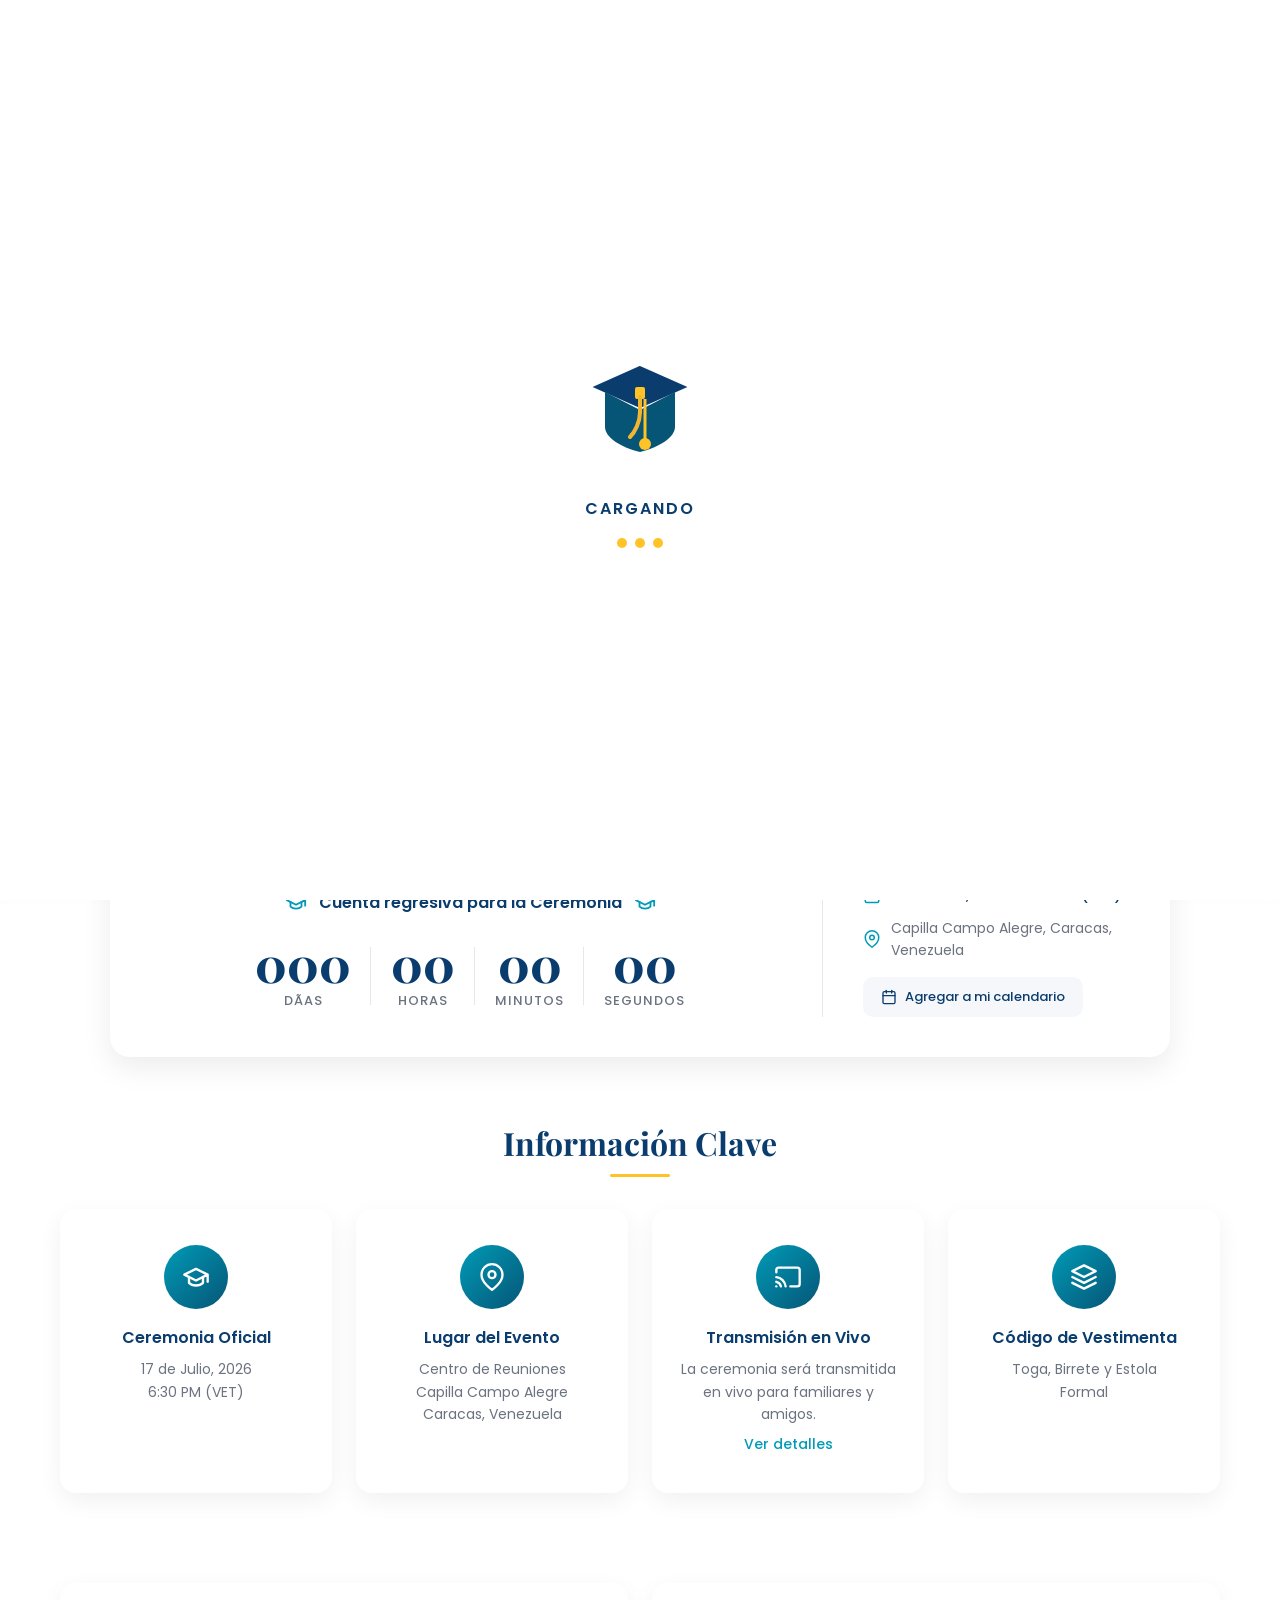
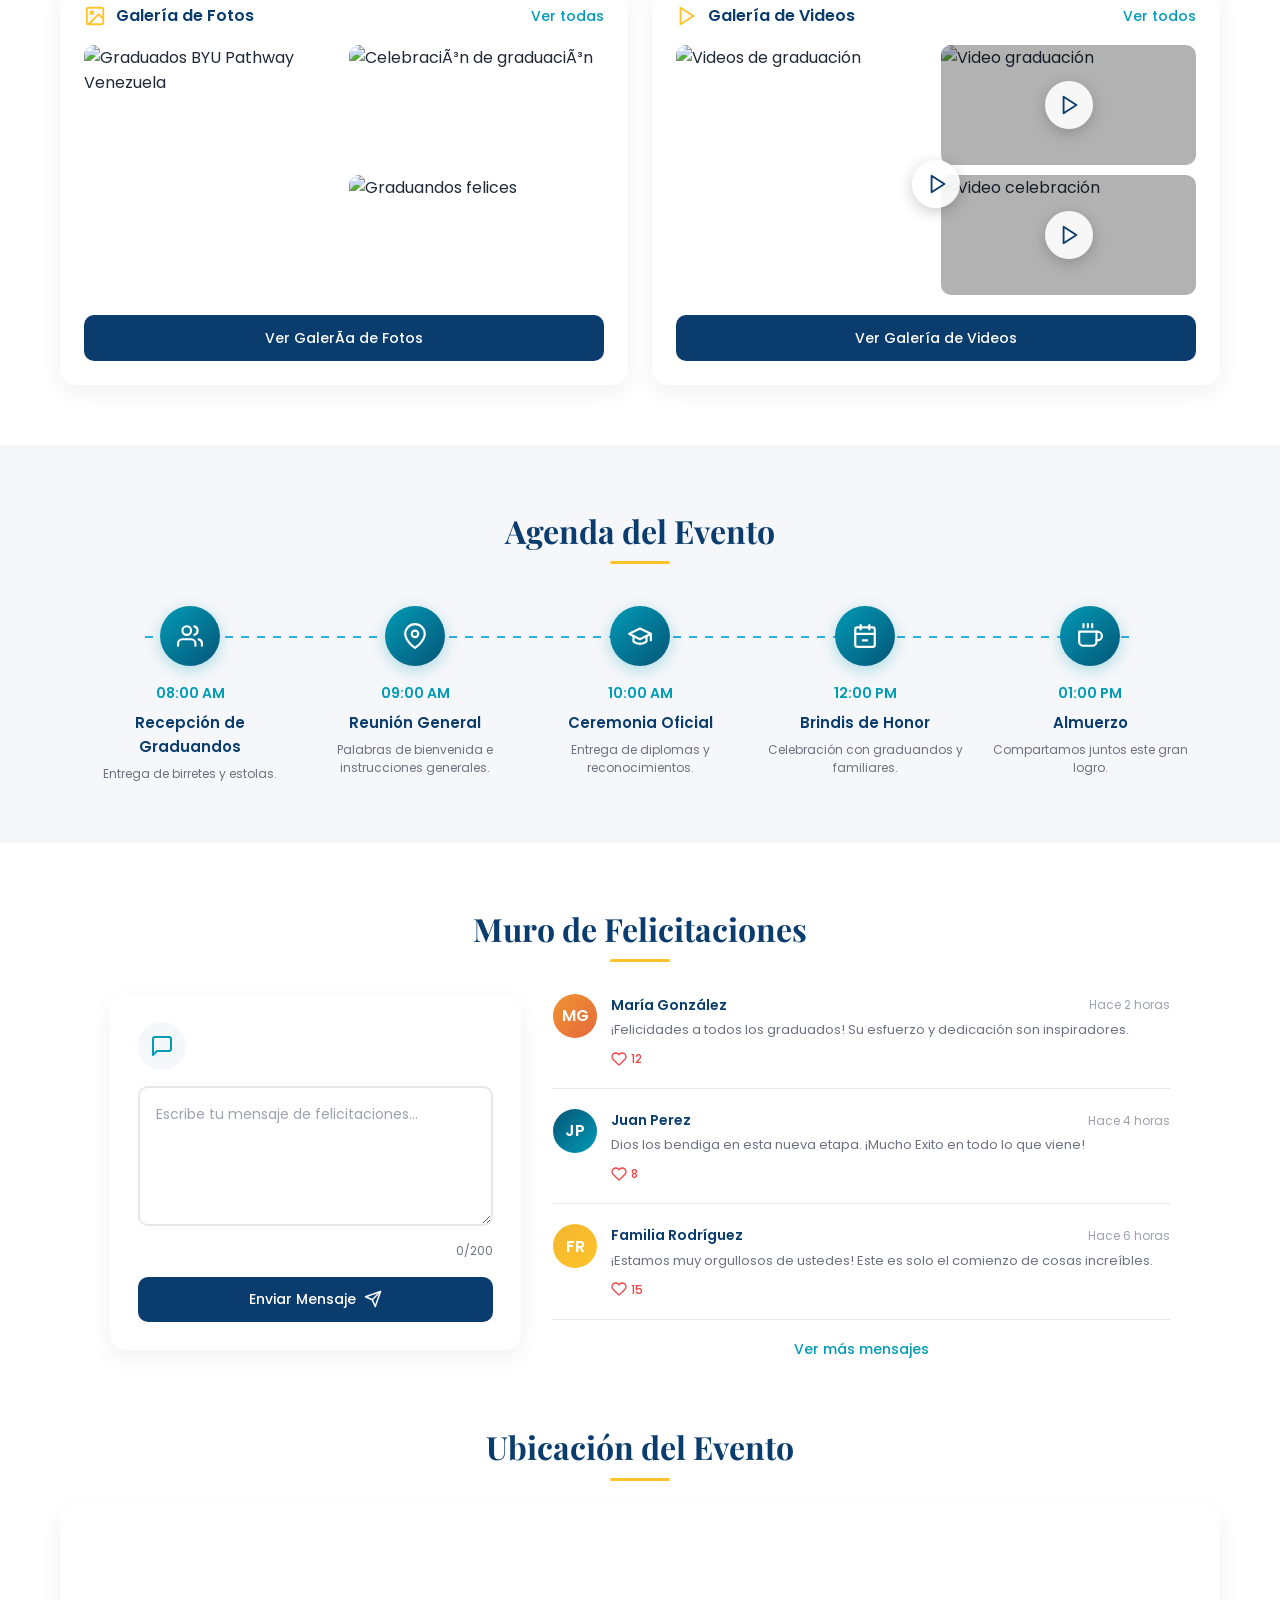
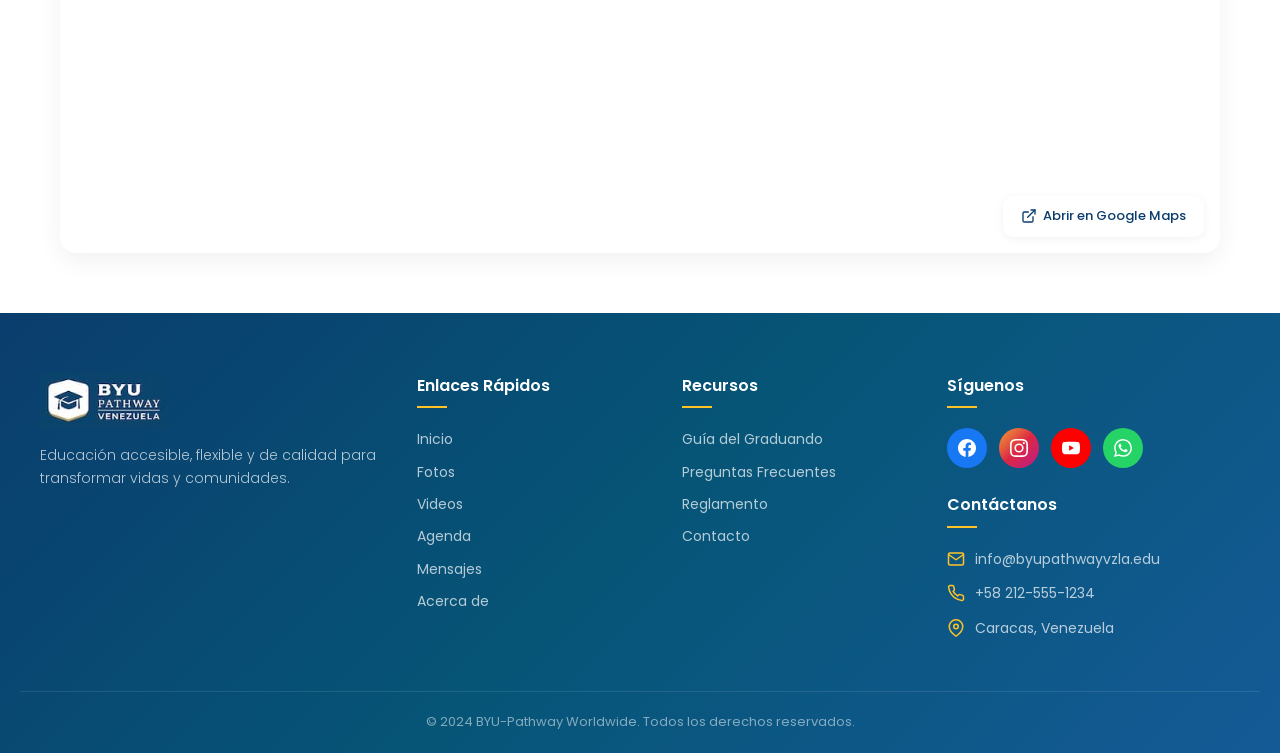
==== commit 3e798b0d: "Cambios en el banner, logos, eliminacion de wave y overlay." ====
--- a/index.html
+++ b/index.html
@@ -4,9 +4,8 @@
 <head>
     <meta charset="UTF-8">
     <meta name="viewport" content="width=device-width, initial-scale=1.0">
-    <title>BYU Pathway Venezuela - Ceremonia de GraduaciÃ³n 2026</title>
-    <link rel="icon" type="image/png"
-        href="https://image.qwenlm.ai/public_source/a85a12c5-9bc8-464e-b3b9-e0706b7b3375/1ebd44c82-5aa2-447b-991b-e279f73f6a99.png">
+    <title>BYU Pathway Venezuela - Ceremonia de Graduación 2026</title>
+    <link rel="icon" type="image/png" href="favicon.ico">
     <link rel="preconnect" href="https://fonts.googleapis.com">
     <link rel="preconnect" href="https://fonts.gstatic.com" crossorigin>
     <link
@@ -45,12 +44,7 @@
     <header class="header" id="header">
         <div class="header-inner">
             <a href="index.html" class="header-logo">
-                <img src="https://image.qwenlm.ai/public_source/a85a12c5-9bc8-464e-b3b9-e0706b7b3375/1ebd44c82-5aa2-447b-991b-e279f73f6a99.png"
-                    alt="BYU Pathway Venezuela Logo">
-                <div class="header-logo-text">
-                    <span>BYU Pathway</span>
-                    <span>Venezuela</span>
-                </div>
+                <img src="images/logo.jpg" alt="BYU Pathway Venezuela Logo">
             </a>
             <nav class="header-nav" id="headerNav">
                 <a href="index.html" class="active">Inicio</a>
@@ -245,8 +239,8 @@
                     </svg>
                 </div>
                 <h3>Transmisión en Vivo</h3>
-                <p>La ceremonia serÃ¡ transmitida en vivo para familiares y amigos.</p>
-                <a href="#">Ver detalles â†’</a>
+                <p>La ceremonia será transmitida en vivo para familiares y amigos.</p>
+                <a href="#">Ver detalles</a>
             </div>
             <div class="info-card fade-in" style="transition-delay: 0.4s;">
                 <div class="info-card-icon">
@@ -276,7 +270,7 @@
                             <circle cx="8.5" cy="8.5" r="1.5" />
                             <polyline points="21 15 16 10 5 21" />
                         </svg>
-                        GalerÃ­a de Fotos
+                        Galería de Fotos
                     </div>
                     <a href="fotos.html" class="gallery-card-link">Ver todas</a>
                 </div>
@@ -457,7 +451,7 @@
                     </svg>
                 </div>
                 <textarea class="message-textarea" id="messageTextarea"
-                    placeholder="Escribe tu mensaje de felicitaciÃ³n..." maxlength="200"></textarea>
+                    placeholder="Escribe tu mensaje de felicitaciones..." maxlength="200"></textarea>
                 <div class="message-counter"><span id="charCount">0</span>/200</div>
                 <button class="btn-send-message" id="btnSendMessage">
                     Enviar Mensaje
@@ -475,7 +469,7 @@
                     <div class="message-avatar" style="background: linear-gradient(135deg, #f09433, #e6683c);">MG</div>
                     <div class="message-content">
                         <div class="message-header">
-                            <span class="message-name">MarÃ­a GonzÃ¡lez</span>
+                            <span class="message-name">María González</span>
                             <span class="message-time">Hace 2 horas</span>
                         </div>
                         <p class="message-text">¡Felicidades a todos los graduados! Su esfuerzo y dedicación son
@@ -565,8 +559,7 @@
         <div class="footer-inner">
             <!-- Column 1: Branding -->
             <div class="footer-branding">
-                <img src="https://image.qwenlm.ai/public_source/a85a12c5-9bc8-464e-b3b9-e0706b7b3375/1ebd44c82-5aa2-447b-991b-e279f73f6a99.png"
-                    alt="BYU Pathway Venezuela">
+                <img src="images/logo2.jpg" alt="BYU Pathway Venezuela">
                 <p>Educación accesible, flexible y de calidad para transformar vidas y comunidades.</p>
             </div>
 
--- a/styles/estilos.css
+++ b/styles/estilos.css
@@ -350,19 +350,10 @@
             left: 0;
             width: 100%;
             height: 100%;
-            background: url('https://image.qwenlm.ai/public_source/a85a12c5-9bc8-464e-b3b9-e0706b7b3375/148258ff8-3669-48ee-97a8-7aa0fb762886.png') center center/cover no-repeat;
+            background: url(../images/banner.jpg) center center/cover no-repeat;
             z-index: 1;
         }
 
-        .hero-overlay {
-            position: absolute;
-            top: 0;
-            left: 0;
-            width: 100%;
-            height: 100%;
-            background: linear-gradient(135deg, rgba(6, 85, 119, 0.85) 0%, rgba(10, 61, 109, 0.7) 50%, rgba(0, 155, 182, 0.5) 100%);
-            z-index: 2;
-        }
 
         .hero-content {
             position: relative;
@@ -466,20 +457,7 @@
             height: 20px;
         }
 
-        /* Hero Wave */
-        .hero-wave {
-            position: absolute;
-            bottom: -2px;
-            left: 0;
-            width: 100%;
-            z-index: 4;
-        }
-
-        .hero-wave svg {
-            display: block;
-            width: 100%;
-            height: auto;
-        }
+
 
         /* ============================================
            COUNTDOWN SECTION
@@ -1319,7 +1297,6 @@
         .footer-branding img {
             height: 55px;
             margin-bottom: 16px;
-            filter: brightness(0) invert(1);
         }
 
         .footer-branding p {
@@ -1769,4 +1746,4 @@
             .gallery-images {
                 grid-template-rows: 80px 80px;
             }
-        }
+        }
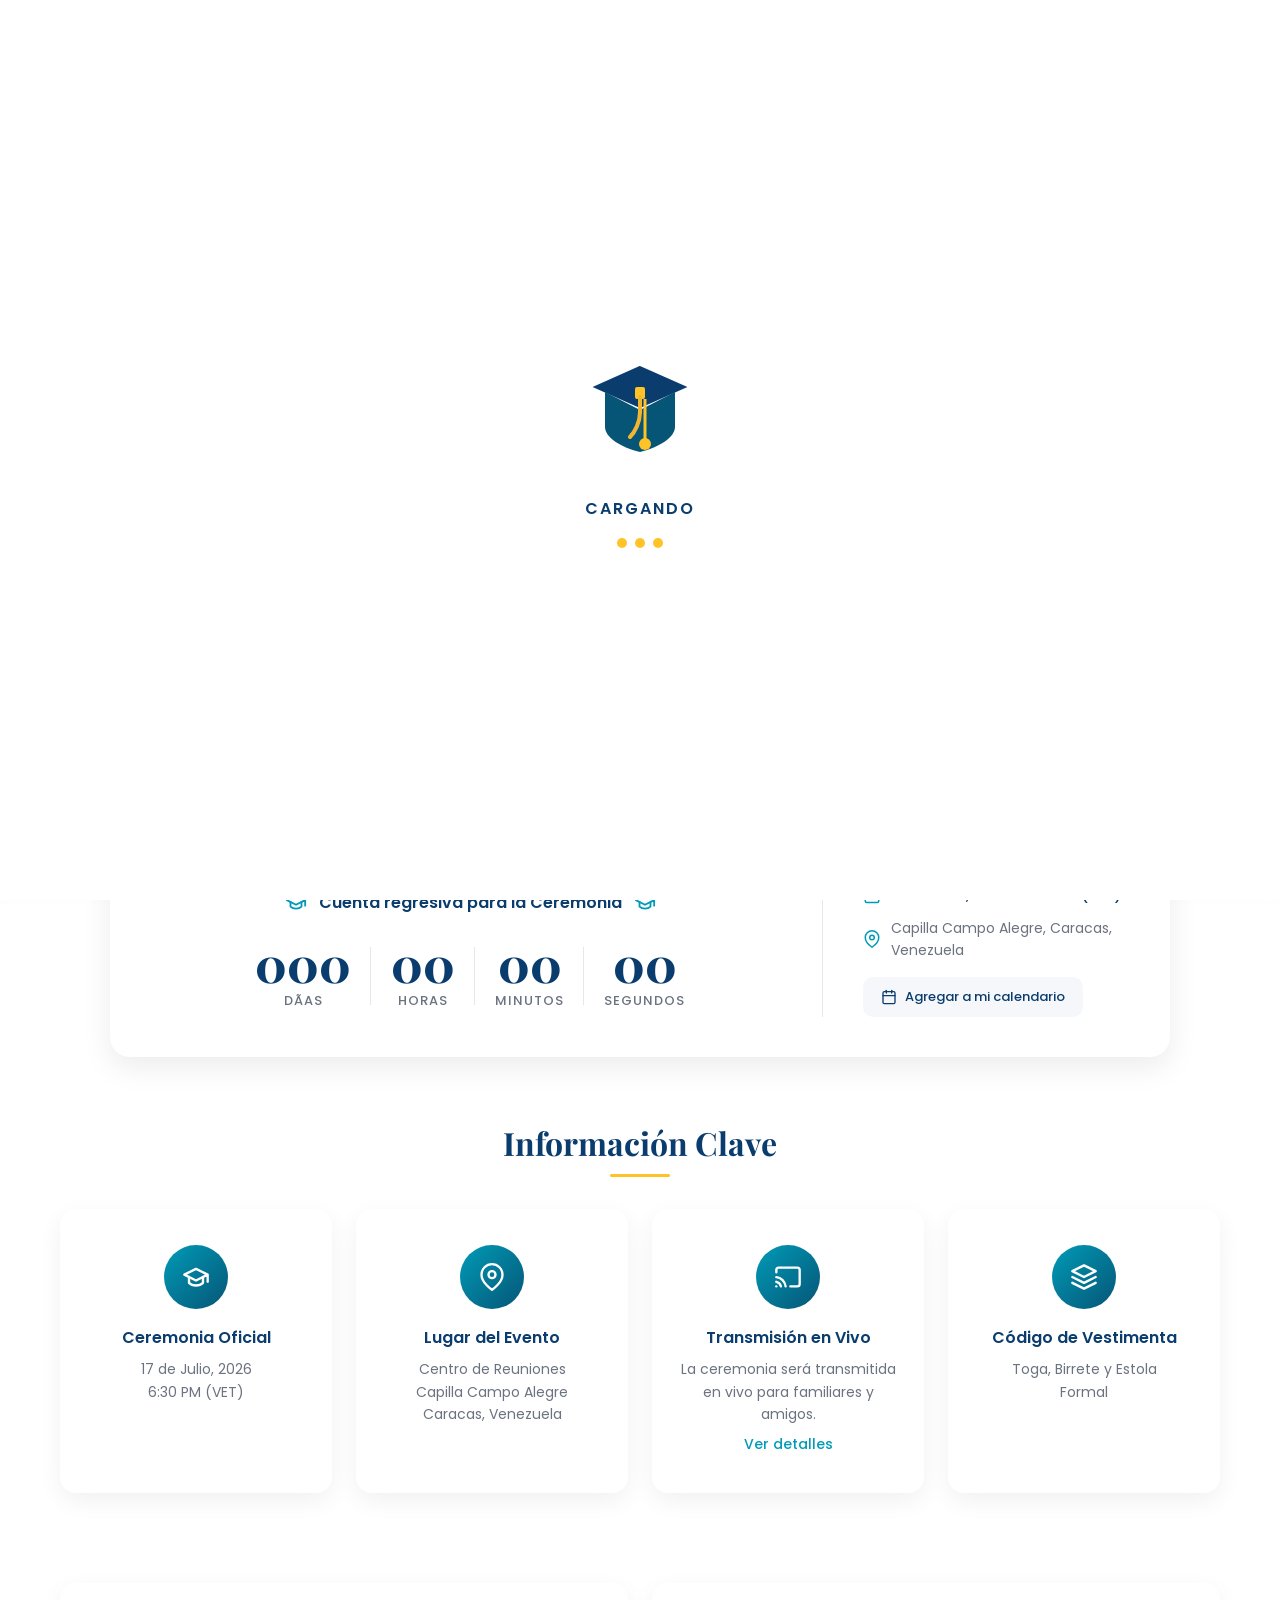
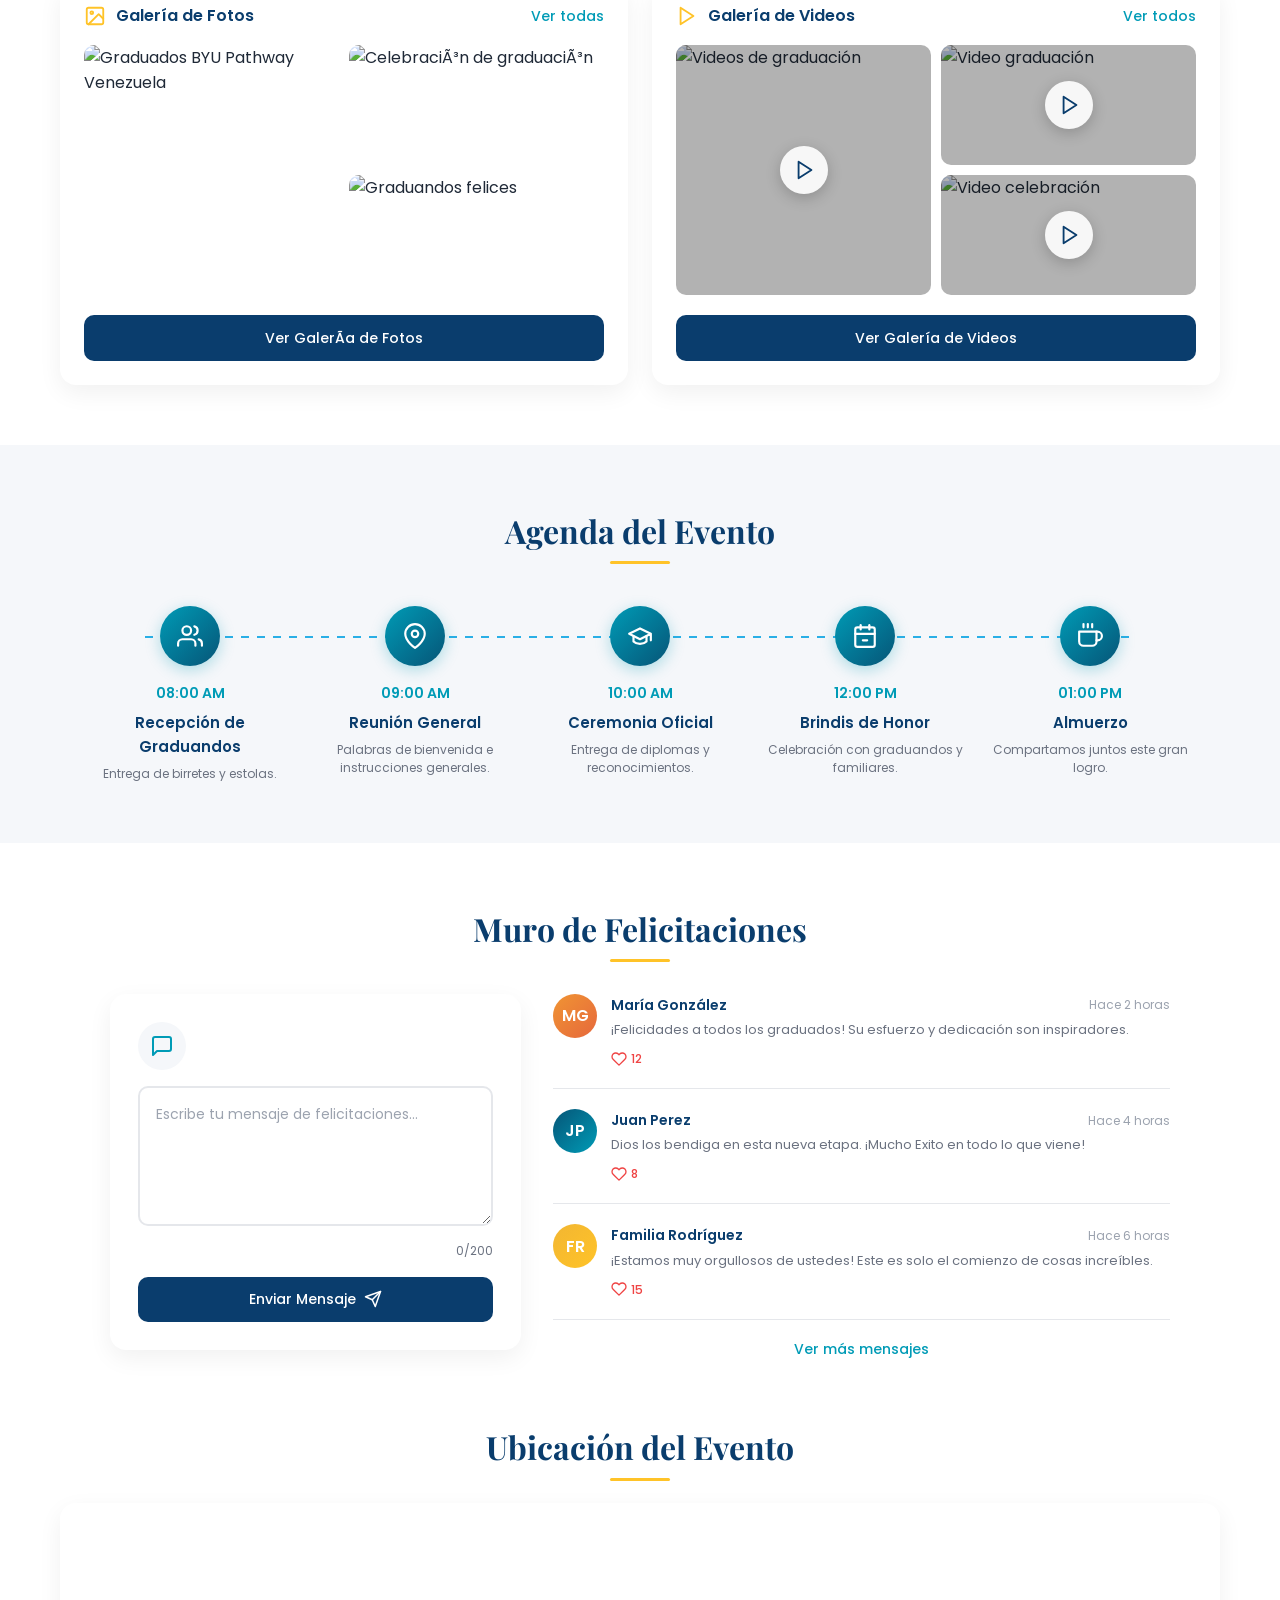
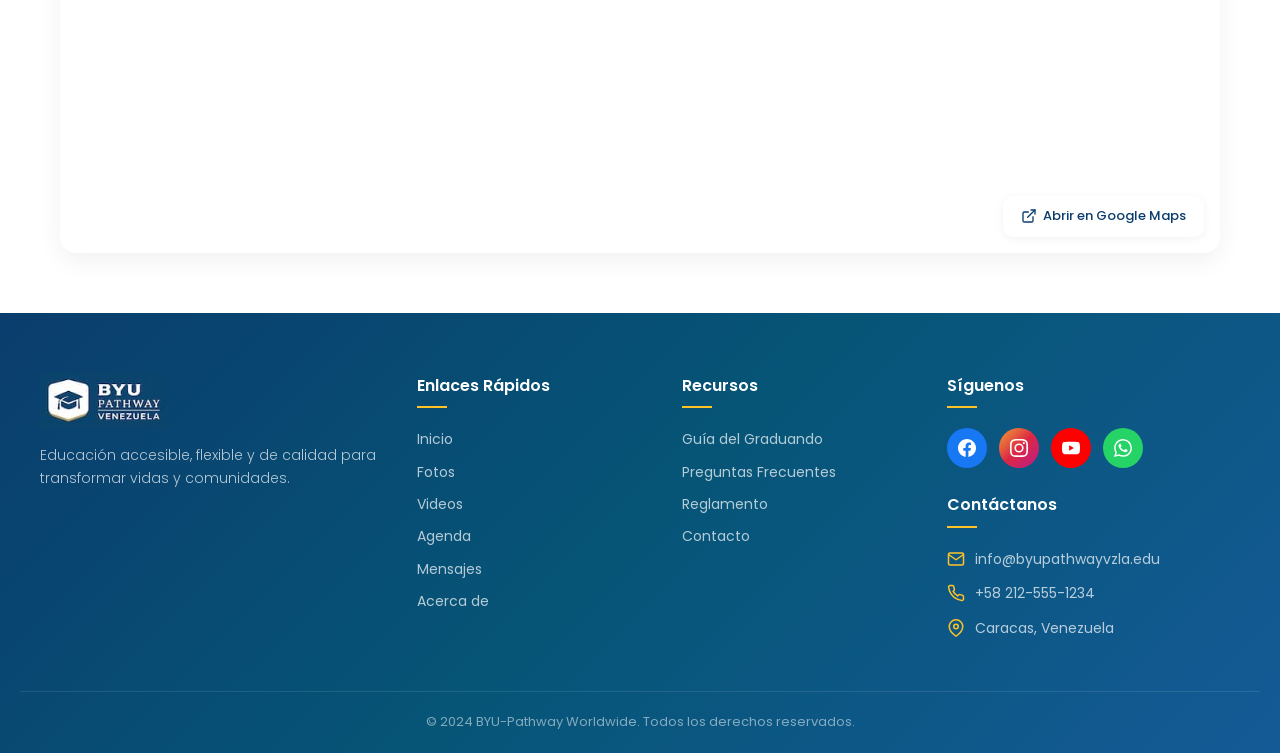
==== commit 7d1f46cc: "Arreglar boton de reproduccion videos" ====
--- a/index.html
+++ b/index.html
@@ -1,4 +1,4 @@
-﻿<!DOCTYPE html>
+<!DOCTYPE html>
 <html lang="es">
 
 <head>
@@ -306,14 +306,12 @@
                     <a href="videos.html" class="gallery-card-link">Ver todos</a>
                 </div>
                 <div class="gallery-images">
-                    <div class="gallery-img-large">
+                    <div class="gallery-img-large video-thumb">
                         <img src="https://image.qwenlm.ai/public_source/a85a12c5-9bc8-464e-b3b9-e0706b7b3375/114de41ed-79e3-48db-bd52-035b04a26fd9.png"
                             alt="Videos de graduación" loading="lazy">
-                        <div class="video-play-icon"
-                            style="position:absolute; top:50%; left:50%; transform:translate(-50%,-50%); width:48px; height:48px; background:rgba(255,255,255,0.9); border-radius:50%; display:flex; align-items:center; justify-content:center; box-shadow:0 4px 15px rgba(0,0,0,0.2); z-index:2;">
-                            <svg viewBox="0 0 24 24" fill="none" stroke="#0A3D6D" stroke-width="2"
-                                stroke-linecap="round" stroke-linejoin="round"
-                                style="width:22px; height:22px; margin-left:3px;">
+                        <div class="video-play-icon">
+                            <svg viewBox="0 0 24 24" fill="none" stroke="currentColor" stroke-width="2"
+                                stroke-linecap="round" stroke-linejoin="round">
                                 <polygon points="5 3 19 12 5 21 5 3" />
                             </svg>
                         </div>
--- a/styles/estilos.css
+++ b/styles/estilos.css
@@ -1,4 +1,4 @@
-﻿        /* ============================================
+        /* ============================================
            RESET & BASE STYLES
            ============================================ */
         *,
@@ -794,6 +794,7 @@
             grid-column: 1;
             border-radius: var(--radius-sm);
             overflow: hidden;
+            position: relative;
         }
 
         .gallery-images .gallery-img-large img {
@@ -852,12 +853,12 @@
         }
 
         /* Video gallery specific */
-        .gallery-img-small.video-thumb {
+        .video-thumb {
             position: relative;
             cursor: pointer;
         }
 
-        .gallery-img-small.video-thumb::after {
+        .video-thumb::after {
             content: '';
             position: absolute;
             top: 0;
@@ -868,7 +869,7 @@
             transition: var(--transition);
         }
 
-        .gallery-img-small.video-thumb:hover::after {
+        .video-thumb:hover::after {
             background: rgba(0, 0, 0, 0.15);
         }
 
@@ -889,7 +890,7 @@
             transition: var(--transition);
         }
 
-        .gallery-img-small.video-thumb:hover .video-play-icon {
+        .video-thumb:hover .video-play-icon {
             transform: translate(-50%, -50%) scale(1.1);
             background: var(--white);
         }
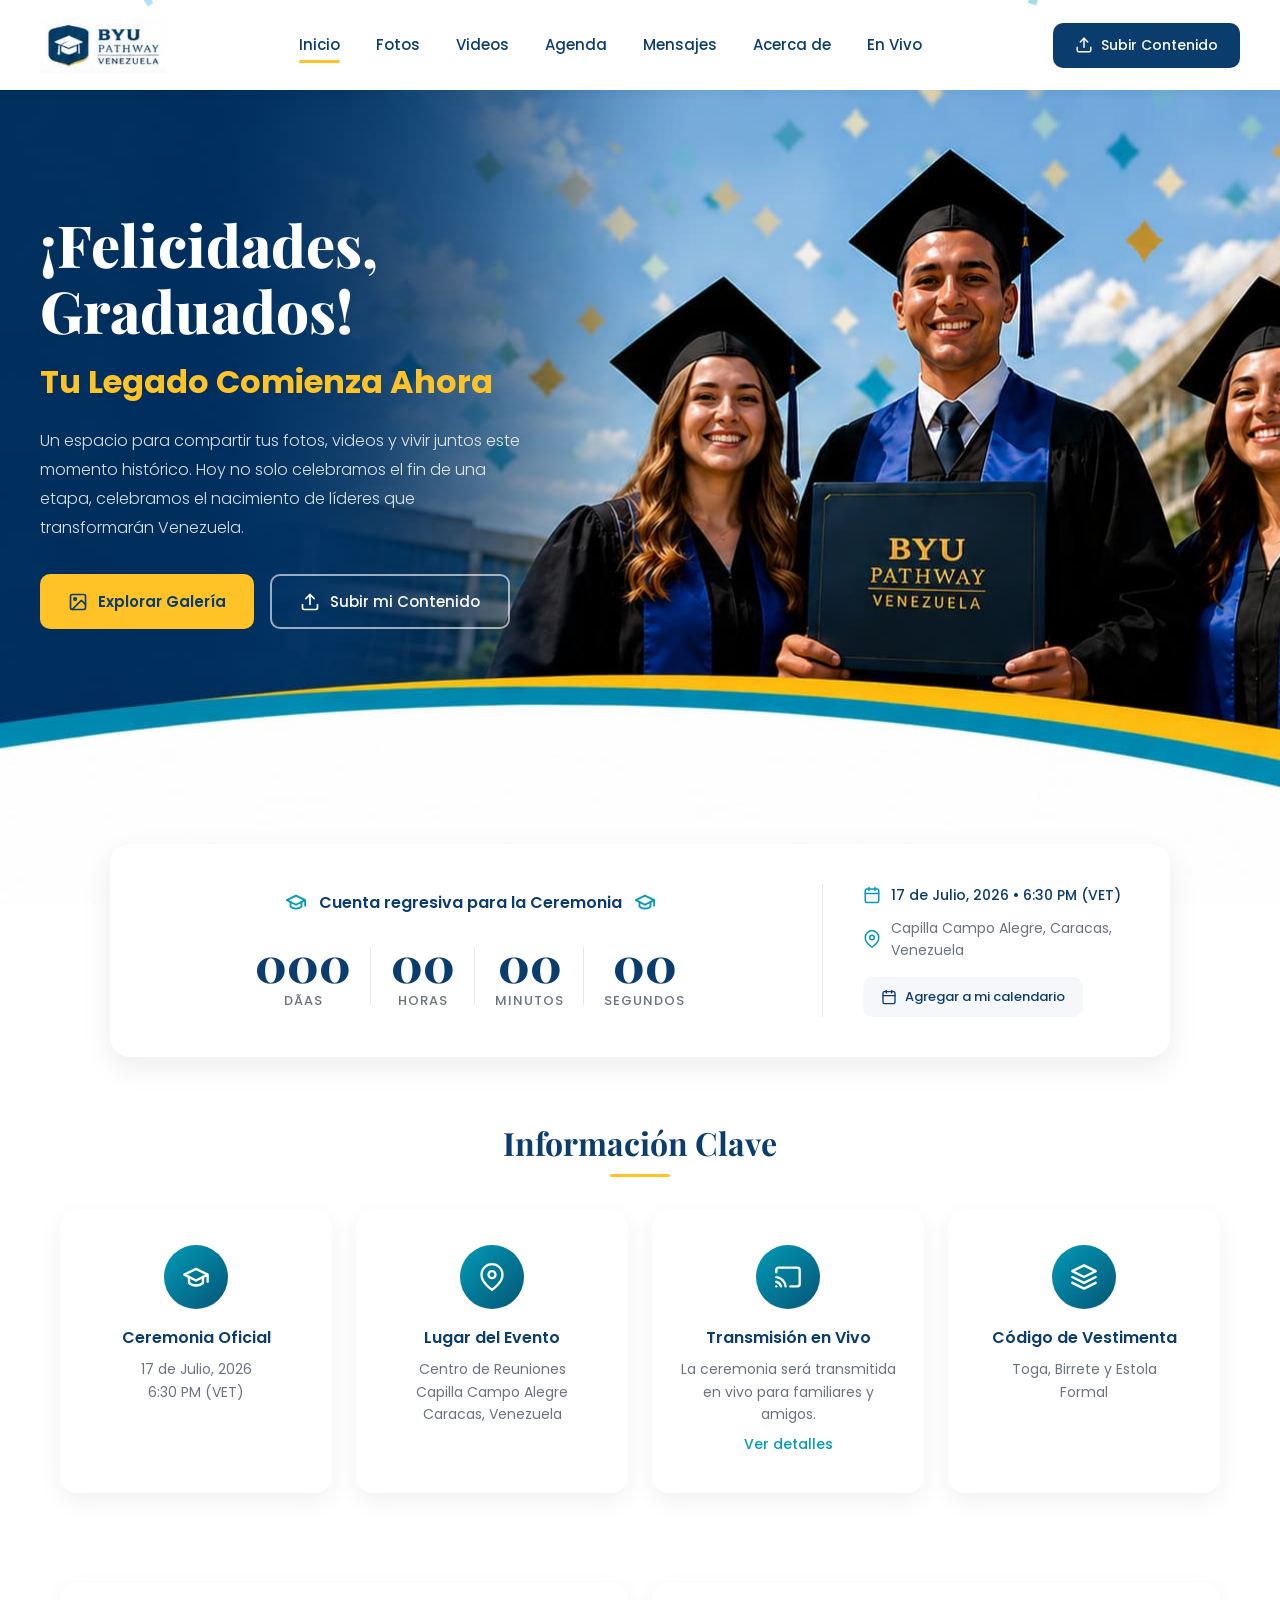
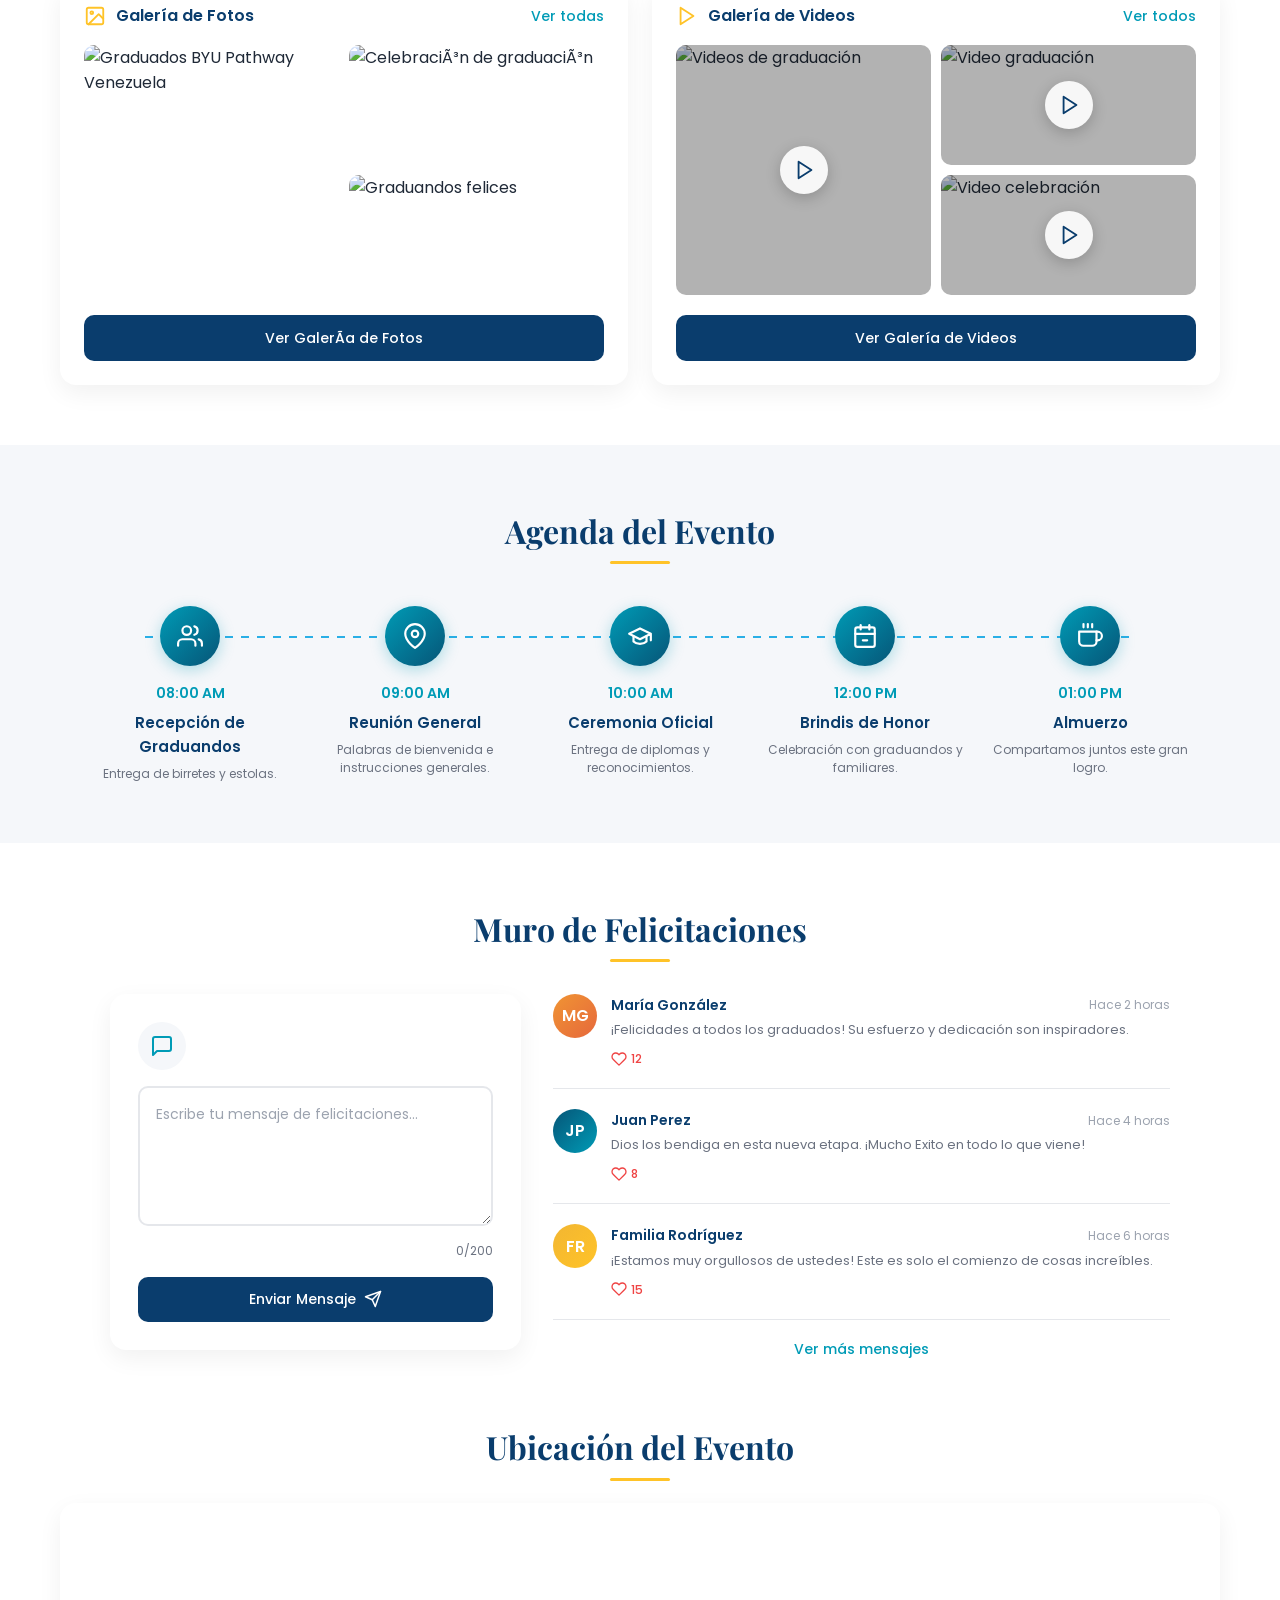
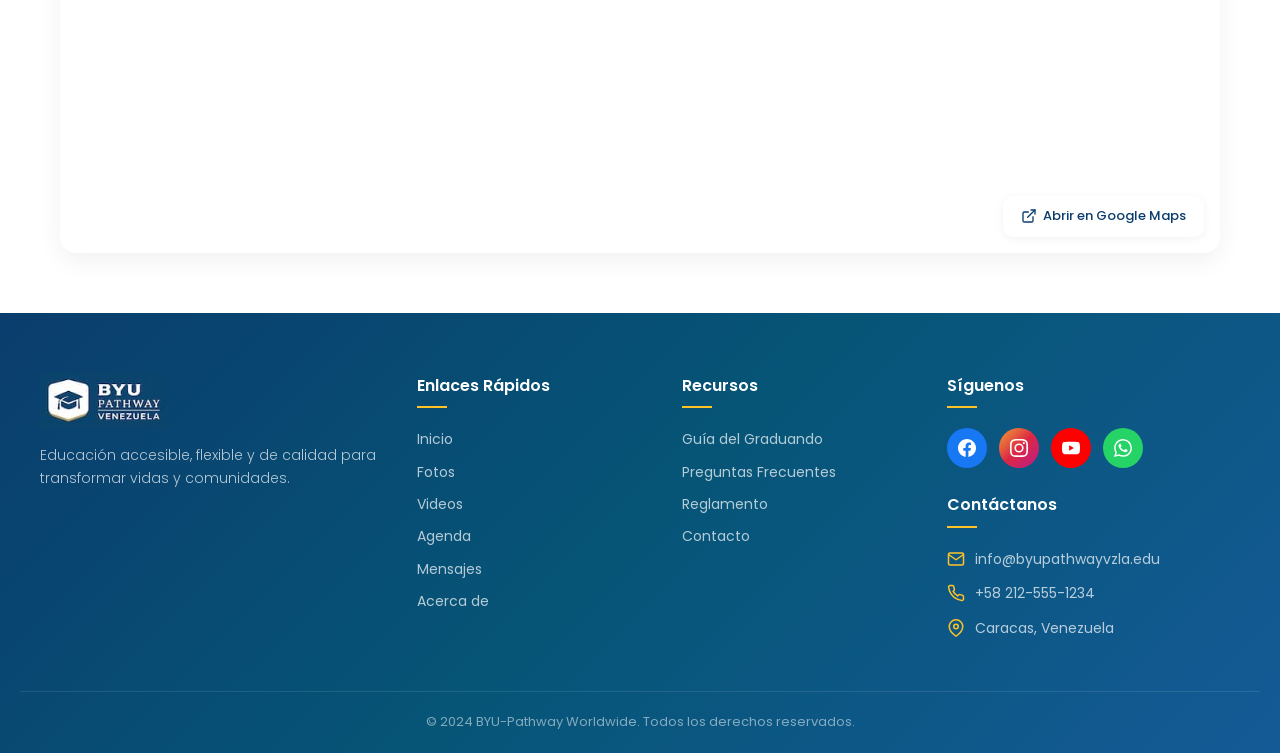
==== commit 743c4806: "Arreglo del centrado del boton de reproduccion de la tarjeta de la galeria de videos." ====
--- a/index.html
+++ b/index.html
@@ -1,4 +1,4 @@
-<!DOCTYPE html>
+﻿<!DOCTYPE html>
 <html lang="es">
 
 <head>
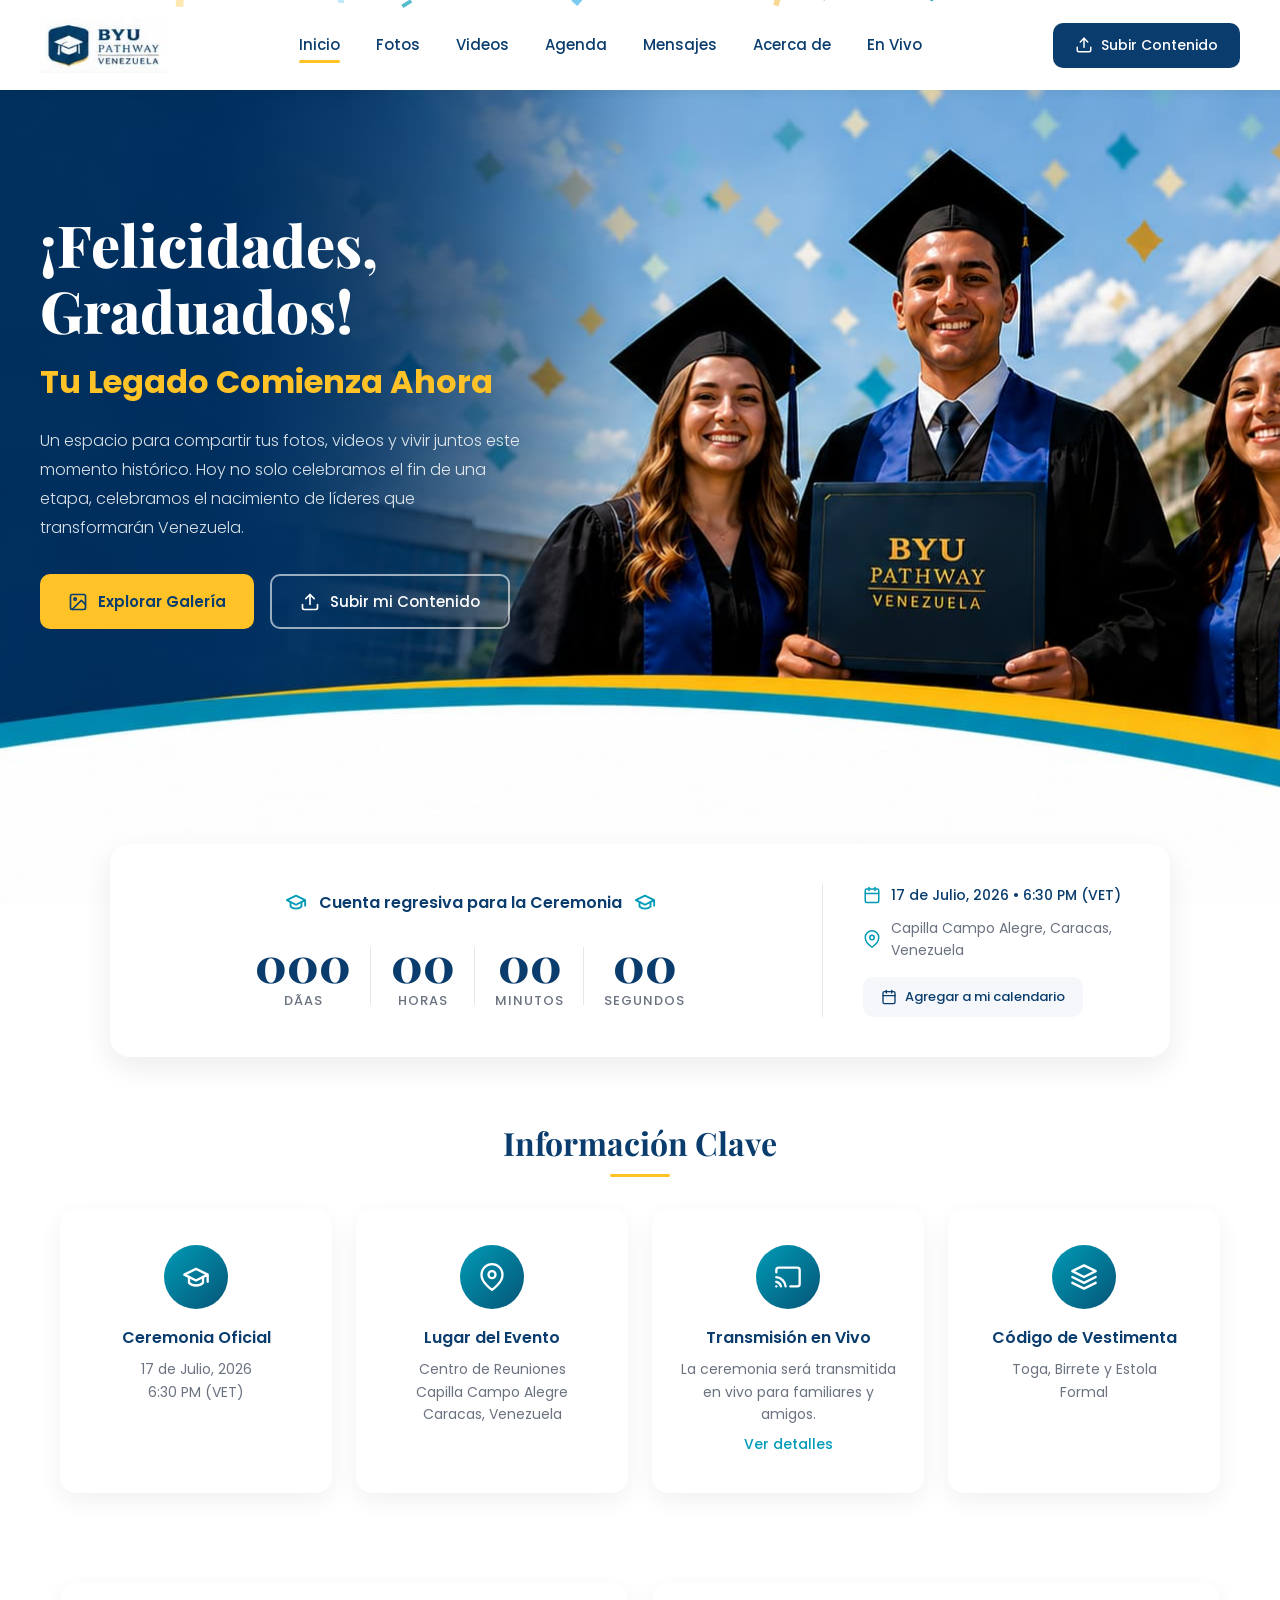
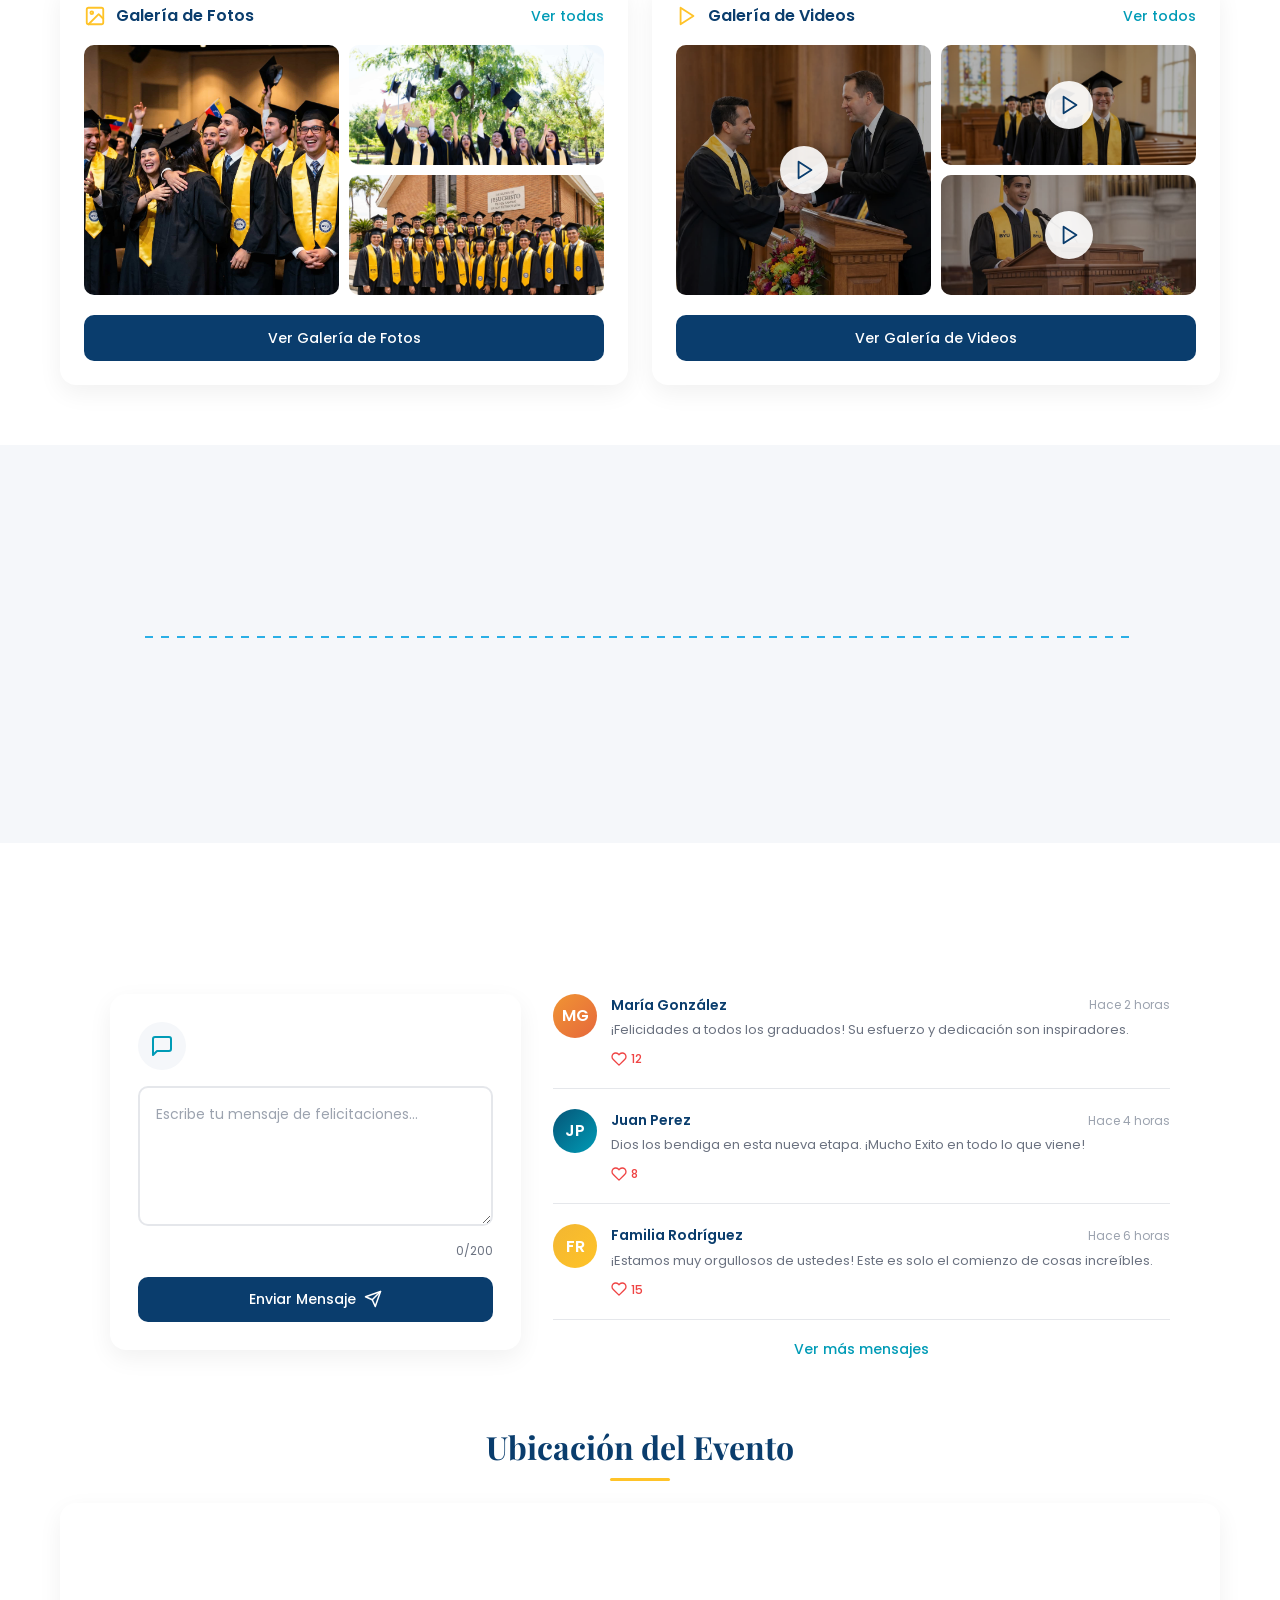
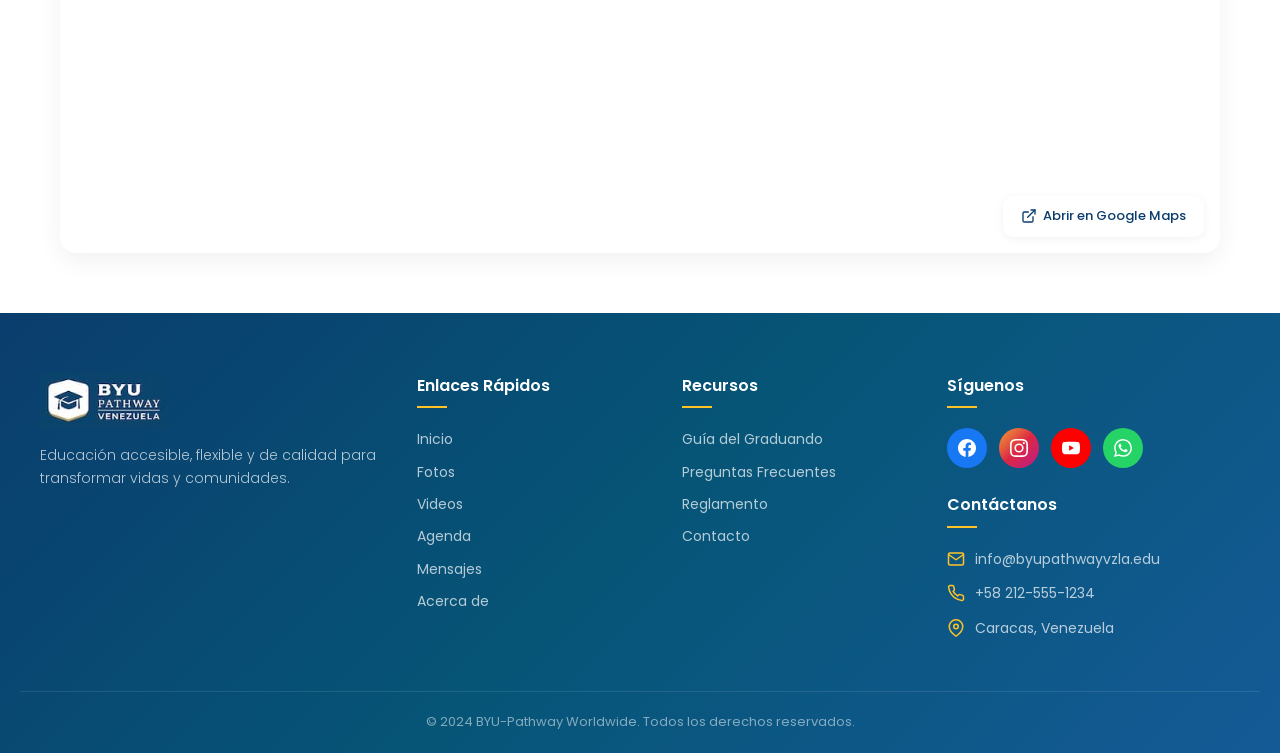
==== commit cc3e7b92: "Agreganndo imagenes y corrigiendo errores ortograficos" ====
--- a/index.html
+++ b/index.html
@@ -276,20 +276,19 @@
                 </div>
                 <div class="gallery-images">
                     <div class="gallery-img-large">
-                        <img src="https://image.qwenlm.ai/public_source/a85a12c5-9bc8-464e-b3b9-e0706b7b3375/197df3c80-e4dc-4653-9eec-d859895e9a44.png"
-                            alt="Graduados BYU Pathway Venezuela" loading="lazy">
+                        <img src="images/ref1.jpg" alt="Graduados BYU Pathway Venezuela" loading="lazy">
                     </div>
                     <div class="gallery-img-small">
-                        <img src="https://image.qwenlm.ai/public_source/a85a12c5-9bc8-464e-b3b9-e0706b7b3375/197df3c80-e4dc-4653-9eec-d859895e9a44.png"
-                            alt="CelebraciÃ³n de graduaciÃ³n" loading="lazy" style="object-position: top;">
+                        <img src="images/ref2.jpg" alt="Celebraciòn de graduación" loading="lazy"
+                            style="object-position: top;">
                     </div>
                     <div class="gallery-img-small">
-                        <img src="https://image.qwenlm.ai/public_source/a85a12c5-9bc8-464e-b3b9-e0706b7b3375/197df3c80-e4dc-4653-9eec-d859895e9a44.png"
-                            alt="Graduandos felices" loading="lazy" style="object-position: center;">
+                        <img src="images/ref3.jpg" alt="Graduandos felices" loading="lazy"
+                            style="object-position: center;">
                     </div>
                 </div>
                 <div class="gallery-card-footer">
-                    <a href="fotos.html" class="btn-gallery">Ver GalerÃ­a de Fotos</a>
+                    <a href="fotos.html" class="btn-gallery">Ver Galería de Fotos</a>
                 </div>
             </div>
 
@@ -307,8 +306,7 @@
                 </div>
                 <div class="gallery-images">
                     <div class="gallery-img-large video-thumb">
-                        <img src="https://image.qwenlm.ai/public_source/a85a12c5-9bc8-464e-b3b9-e0706b7b3375/114de41ed-79e3-48db-bd52-035b04a26fd9.png"
-                            alt="Videos de graduación" loading="lazy">
+                        <img src="images/vid1.jpg" alt="Videos de graduación" loading="lazy">
                         <div class="video-play-icon">
                             <svg viewBox="0 0 24 24" fill="none" stroke="currentColor" stroke-width="2"
                                 stroke-linecap="round" stroke-linejoin="round">
@@ -317,8 +315,7 @@
                         </div>
                     </div>
                     <div class="gallery-img-small video-thumb">
-                        <img src="https://image.qwenlm.ai/public_source/a85a12c5-9bc8-464e-b3b9-e0706b7b3375/114de41ed-79e3-48db-bd52-035b04a26fd9.png"
-                            alt="Video graduación" loading="lazy" style="object-position: top;">
+                        <img src="images/vid2.jpg" alt="Video graduación" loading="lazy" style="object-position: top;">
                         <div class="video-play-icon">
                             <svg viewBox="0 0 24 24" fill="none" stroke="currentColor" stroke-width="2"
                                 stroke-linecap="round" stroke-linejoin="round">
@@ -327,8 +324,8 @@
                         </div>
                     </div>
                     <div class="gallery-img-small video-thumb">
-                        <img src="https://image.qwenlm.ai/public_source/a85a12c5-9bc8-464e-b3b9-e0706b7b3375/114de41ed-79e3-48db-bd52-035b04a26fd9.png"
-                            alt="Video celebración" loading="lazy" style="object-position: center;">
+                        <img src="images/vid3.jpg" alt="Video celebración" loading="lazy"
+                            style="object-position: center;">
                         <div class="video-play-icon">
                             <svg viewBox="0 0 24 24" fill="none" stroke="currentColor" stroke-width="2"
                                 stroke-linecap="round" stroke-linejoin="round">
